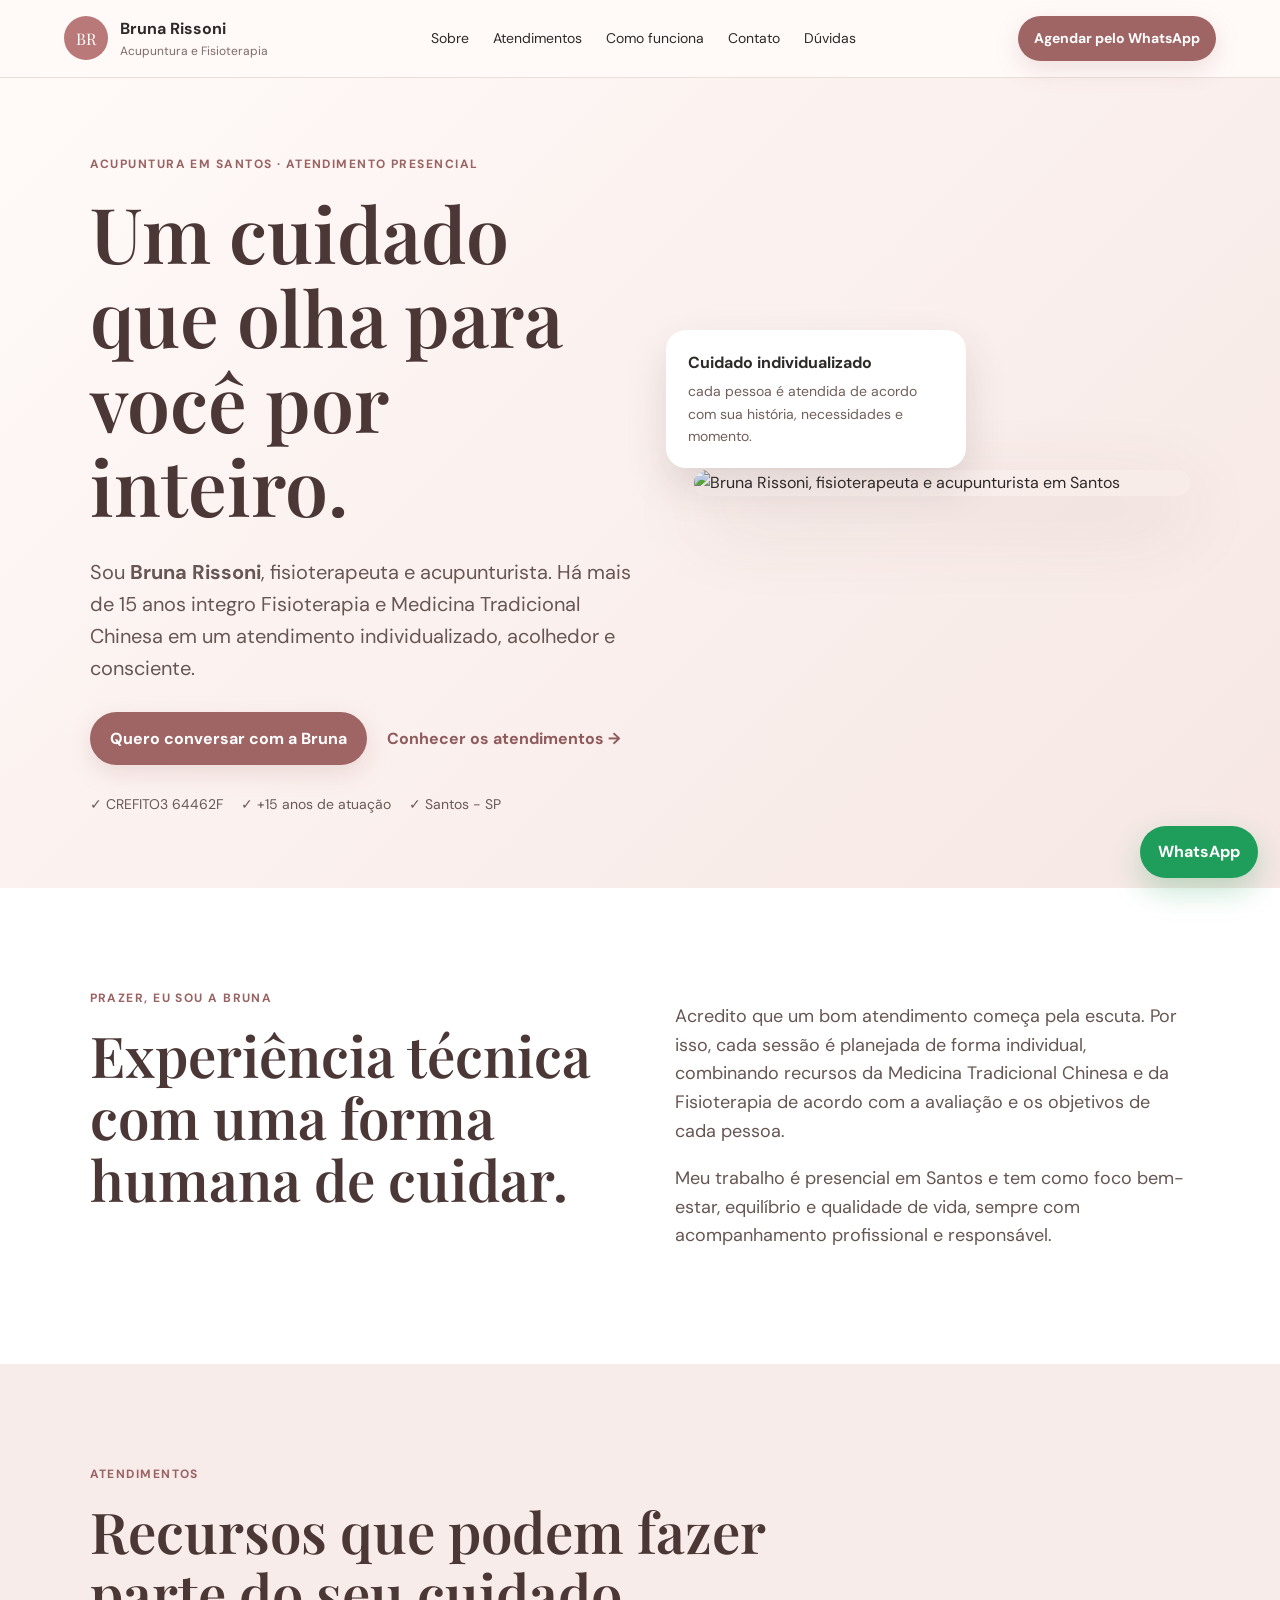
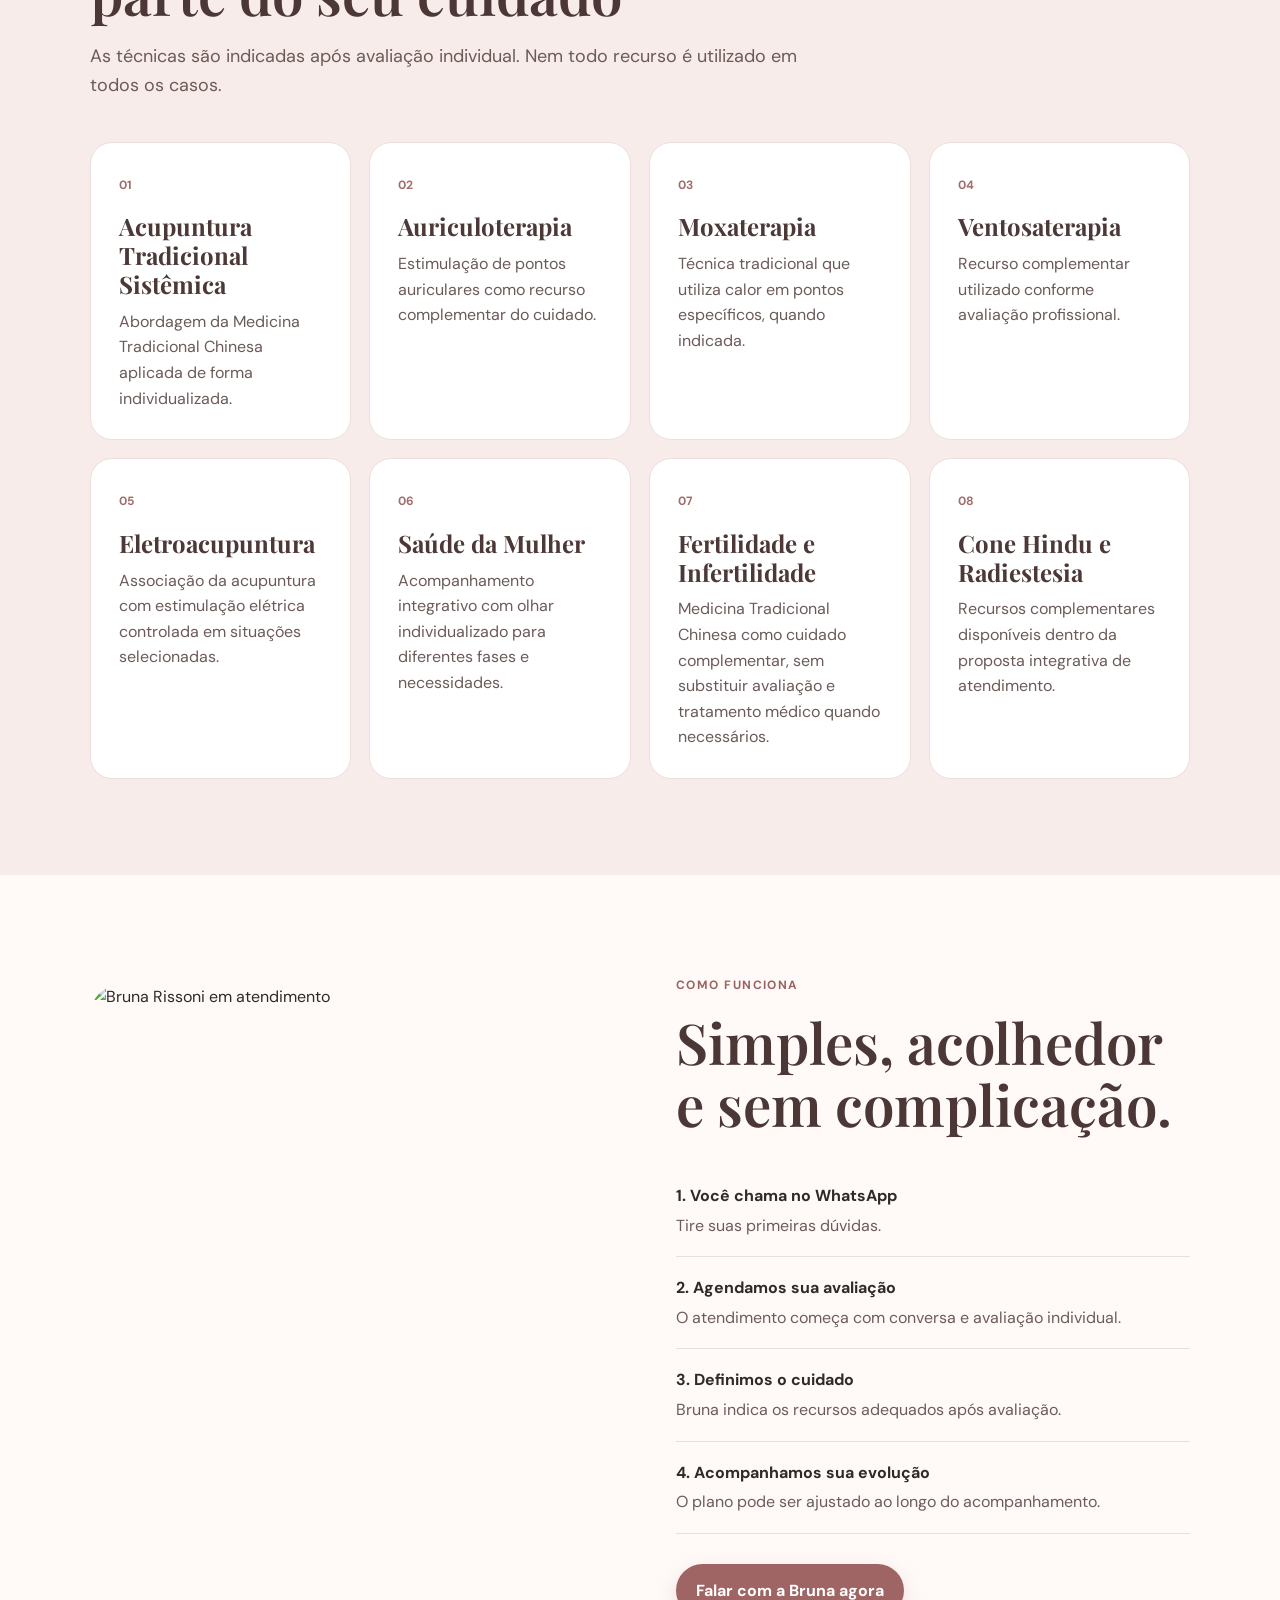
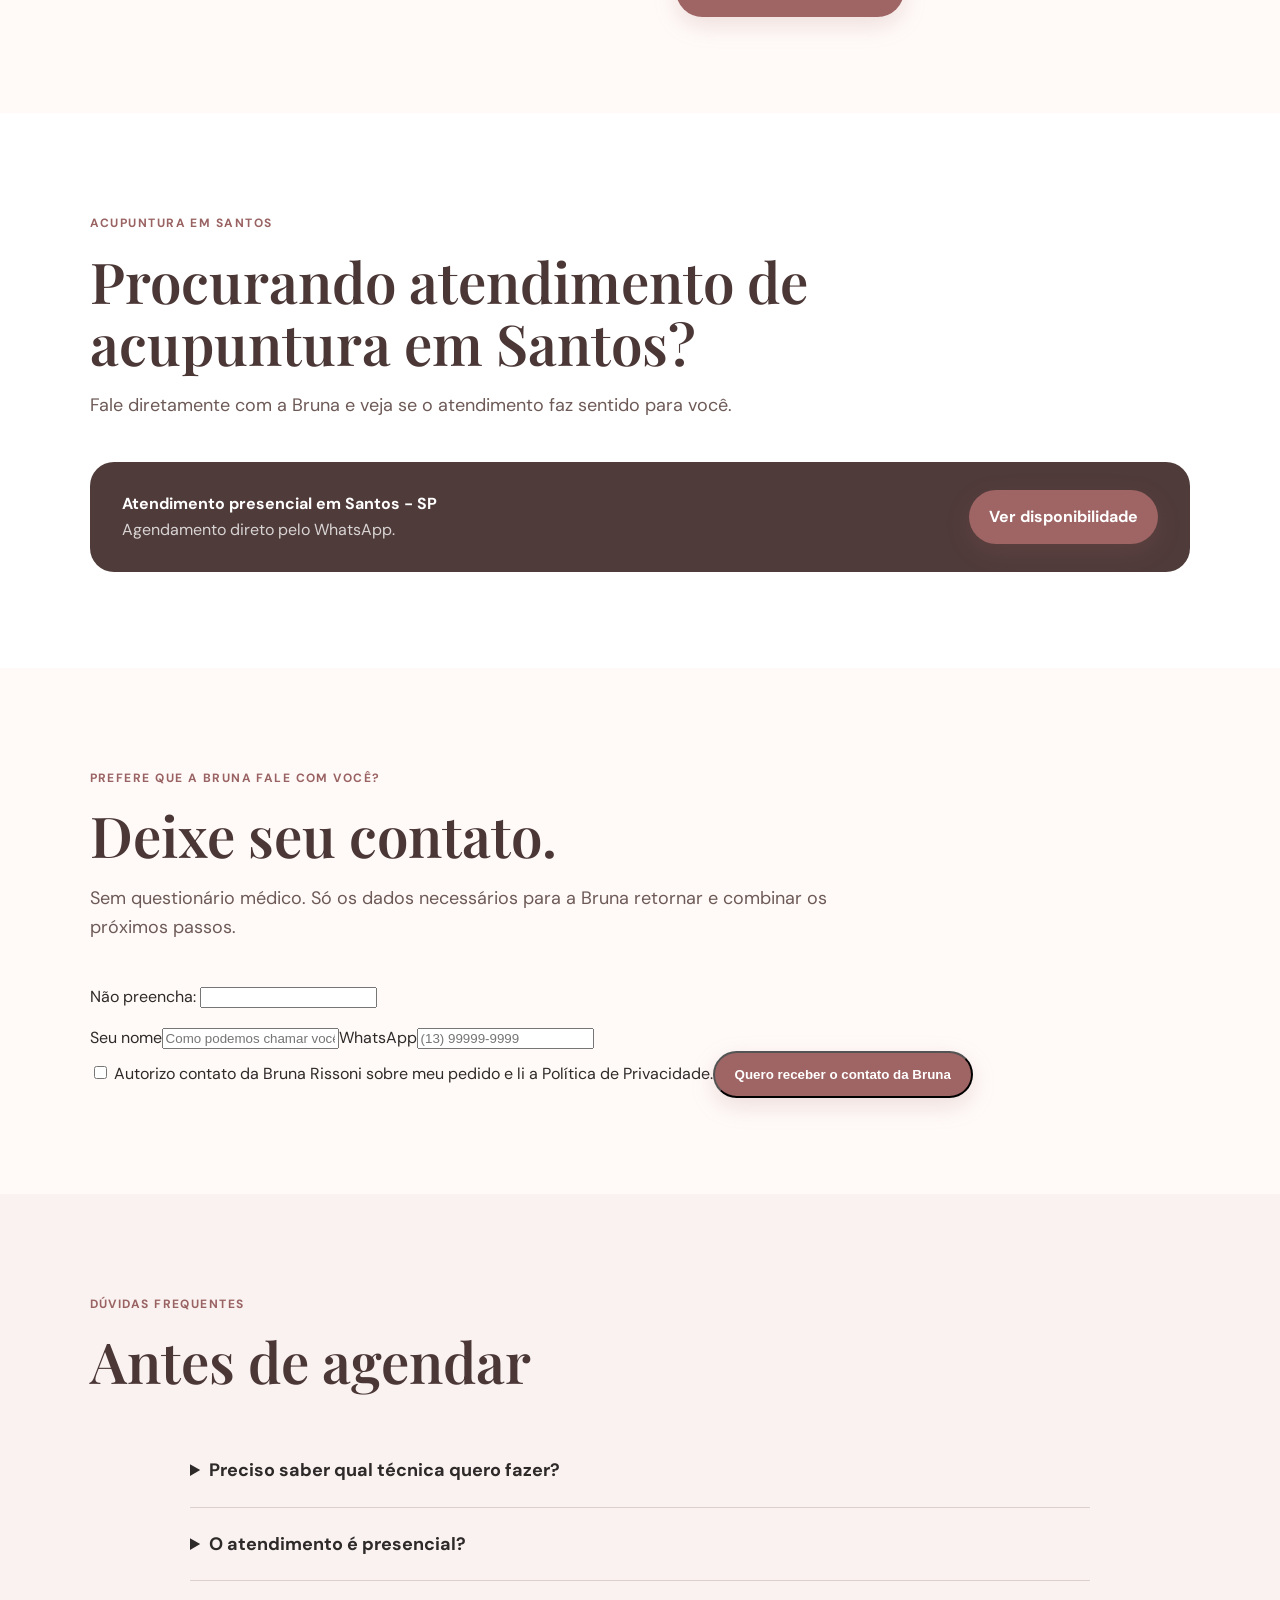
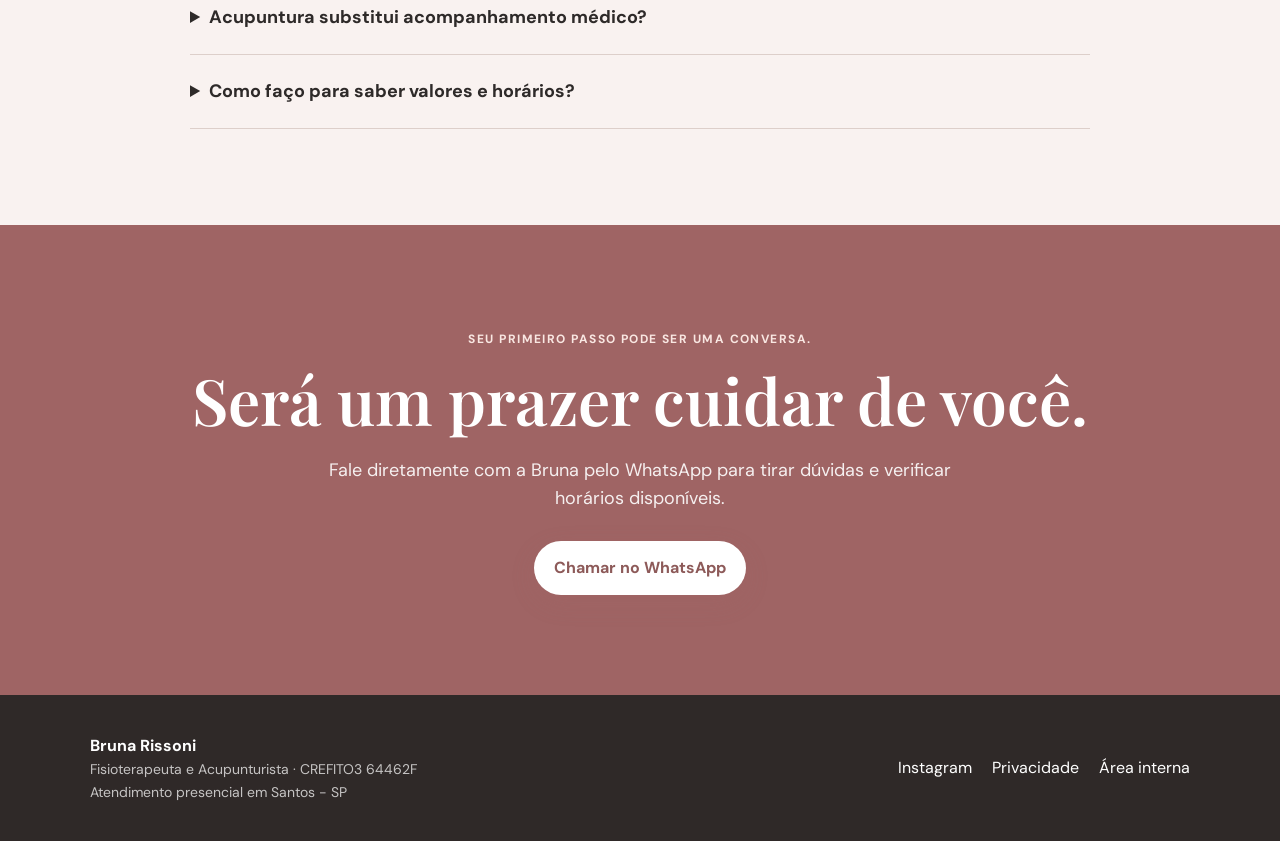
==== index.html @ a28b915b "Add conversion form and campaign attribution capture" ====
<!doctype html>
<html lang="pt-BR"><head><meta charset="utf-8"><meta name="viewport" content="width=device-width,initial-scale=1"><title>Bruna Rissoni | Acupuntura em Santos</title><meta name="description" content="Acupuntura em Santos com Bruna Rissoni, fisioterapeuta e acupunturista CREFITO3 64462F. Atendimento humanizado e integrativo há mais de 15 anos."><meta name="theme-color" content="#f7ece9"><meta property="og:title" content="Bruna Rissoni | Acupuntura em Santos"><meta property="og:description" content="Cuidado integrativo, individualizado e acolhedor em Santos-SP."><meta property="og:type" content="website"><link rel="preconnect" href="https://fonts.googleapis.com"><link rel="preconnect" href="https://fonts.gstatic.com" crossorigin><link href="https://fonts.googleapis.com/css2?family=DM+Sans:wght@400;500;600;700&family=Playfair+Display:wght@500;600&display=swap" rel="stylesheet"><link rel="stylesheet" href="/styles.css"></head><body>
<header class="topbar"><a class="brand" href="#inicio"><span class="brand-mark">BR</span><span><strong>Bruna Rissoni</strong><small>Acupuntura e Fisioterapia</small></span></a><nav><a href="#sobre">Sobre</a><a href="#atendimentos">Atendimentos</a><a href="#como-funciona">Como funciona</a><a href="#contato">Contato</a><a href="#faq">Dúvidas</a></nav><a class="btn btn-small" data-wa="header" href="https://wa.me/5513991493674?text=Oi%20Bruna!%20Vi%20seu%20site%20e%20gostaria%20de%20saber%20mais%20sobre%20o%20atendimento." target="_blank" rel="noopener">Agendar pelo WhatsApp</a></header>
<main><section class="hero" id="inicio"><div class="hero-copy"><span class="eyebrow">Acupuntura em Santos · atendimento presencial</span><h1>Um cuidado que olha para você por inteiro.</h1><p class="lead">Sou <strong>Bruna Rissoni</strong>, fisioterapeuta e acupunturista. Há mais de 15 anos integro Fisioterapia e Medicina Tradicional Chinesa em um atendimento individualizado, acolhedor e consciente.</p><div class="hero-actions"><a class="btn" data-wa="hero" href="https://wa.me/5513991493674?text=Oi%20Bruna!%20Vi%20seu%20site%20e%20quero%20agendar%20uma%20avalia%C3%A7%C3%A3o." target="_blank" rel="noopener">Quero conversar com a Bruna</a><a class="text-link" href="#atendimentos">Conhecer os atendimentos →</a></div><div class="trust-row"><span>✓ CREFITO3 64462F</span><span>✓ +15 anos de atuação</span><span>✓ Santos - SP</span></div></div><div class="hero-media"><img src="/assets/bruna-profile.jpg" alt="Bruna Rissoni, fisioterapeuta e acupunturista em Santos"><div class="media-card"><strong>Cuidado individualizado</strong><span>cada pessoa é atendida de acordo com sua história, necessidades e momento.</span></div></div></section>
<section class="section intro" id="sobre"><div><span class="eyebrow">Prazer, eu sou a Bruna</span><h2>Experiência técnica com uma forma humana de cuidar.</h2></div><div class="intro-copy"><p>Acredito que um bom atendimento começa pela escuta. Por isso, cada sessão é planejada de forma individual, combinando recursos da Medicina Tradicional Chinesa e da Fisioterapia de acordo com a avaliação e os objetivos de cada pessoa.</p><p>Meu trabalho é presencial em Santos e tem como foco bem-estar, equilíbrio e qualidade de vida, sempre com acompanhamento profissional e responsável.</p></div></section>
<section class="section services" id="atendimentos"><div class="section-head"><span class="eyebrow">Atendimentos</span><h2>Recursos que podem fazer parte do seu cuidado</h2><p>As técnicas são indicadas após avaliação individual. Nem todo recurso é utilizado em todos os casos.</p></div><div class="grid cards"><article><span>01</span><h3>Acupuntura Tradicional Sistêmica</h3><p>Abordagem da Medicina Tradicional Chinesa aplicada de forma individualizada.</p></article><article><span>02</span><h3>Auriculoterapia</h3><p>Estimulação de pontos auriculares como recurso complementar do cuidado.</p></article><article><span>03</span><h3>Moxaterapia</h3><p>Técnica tradicional que utiliza calor em pontos específicos, quando indicada.</p></article><article><span>04</span><h3>Ventosaterapia</h3><p>Recurso complementar utilizado conforme avaliação profissional.</p></article><article><span>05</span><h3>Eletroacupuntura</h3><p>Associação da acupuntura com estimulação elétrica controlada em situações selecionadas.</p></article><article><span>06</span><h3>Saúde da Mulher</h3><p>Acompanhamento integrativo com olhar individualizado para diferentes fases e necessidades.</p></article><article><span>07</span><h3>Fertilidade e Infertilidade</h3><p>Medicina Tradicional Chinesa como cuidado complementar, sem substituir avaliação e tratamento médico quando necessários.</p></article><article><span>08</span><h3>Cone Hindu e Radiestesia</h3><p>Recursos complementares disponíveis dentro da proposta integrativa de atendimento.</p></article></div></section>
<section class="section split" id="como-funciona"><div class="photo-panel"><img src="/assets/bruna-care.jpg" alt="Bruna Rissoni em atendimento"></div><div class="steps"><span class="eyebrow">Como funciona</span><h2>Simples, acolhedor e sem complicação.</h2><ol><li><strong>1. Você chama no WhatsApp</strong><span>Tire suas primeiras dúvidas.</span></li><li><strong>2. Agendamos sua avaliação</strong><span>O atendimento começa com conversa e avaliação individual.</span></li><li><strong>3. Definimos o cuidado</strong><span>Bruna indica os recursos adequados após avaliação.</span></li><li><strong>4. Acompanhamos sua evolução</strong><span>O plano pode ser ajustado ao longo do acompanhamento.</span></li></ol><a class="btn" data-wa="how" href="https://wa.me/5513991493674?text=Oi%20Bruna!%20Gostaria%20de%20entender%20como%20funciona%20a%20avalia%C3%A7%C3%A3o." target="_blank" rel="noopener">Falar com a Bruna agora</a></div></section>
<section class="section ad-intent"><div class="section-head"><span class="eyebrow">Acupuntura em Santos</span><h2>Procurando atendimento de acupuntura em Santos?</h2><p>Fale diretamente com a Bruna e veja se o atendimento faz sentido para você.</p></div><div class="intent-box"><div><strong>Atendimento presencial em Santos - SP</strong><span>Agendamento direto pelo WhatsApp.</span></div><a class="btn" data-wa="intent" href="https://wa.me/5513991493674?text=Oi%20Bruna!%20Encontrei%20voc%C3%AA%20pesquisando%20por%20acupuntura%20em%20Santos." target="_blank" rel="noopener">Ver disponibilidade</a></div></section>
<section class="section lead-capture" id="contato"><div class="section-head"><span class="eyebrow">Prefere que a Bruna fale com você?</span><h2>Deixe seu contato.</h2><p>Sem questionário médico. Só os dados necessários para a Bruna retornar e combinar os próximos passos.</p></div><form name="lead-bruna" method="POST" data-netlify="true" netlify-honeypot="bot-field" id="leadForm" class="lead-form"><input type="hidden" name="form-name" value="lead-bruna"><p class="hidden"><label>Não preencha: <input name="bot-field"></label></p><div class="form-grid"><label>Seu nome<input name="nome" autocomplete="name" required placeholder="Como podemos chamar você?"></label><label>WhatsApp<input name="whatsapp" autocomplete="tel" inputmode="tel" required placeholder="(13) 99999-9999"></label></div><label class="consent"><input type="checkbox" name="consentimento_contato" value="sim" required> Autorizo contato da Bruna Rissoni sobre meu pedido e li a <a href="/privacidade.html" target="_blank">Política de Privacidade</a>.</label><input type="hidden" name="utm_source"><input type="hidden" name="utm_medium"><input type="hidden" name="utm_campaign"><input type="hidden" name="utm_term"><input type="hidden" name="utm_content"><input type="hidden" name="gclid"><button class="btn" type="submit">Quero receber o contato da Bruna</button><div id="formStatus" class="form-status" role="status" aria-live="polite"></div></form></section>
<section class="section faq" id="faq"><div class="section-head"><span class="eyebrow">Dúvidas frequentes</span><h2>Antes de agendar</h2></div><details><summary>Preciso saber qual técnica quero fazer?</summary><p>Não. A indicação dos recursos é feita depois da avaliação.</p></details><details><summary>O atendimento é presencial?</summary><p>Sim. Os atendimentos informados nesta página são presenciais em Santos - SP.</p></details><details><summary>Acupuntura substitui acompanhamento médico?</summary><p>Não. O atendimento integrativo não substitui avaliação, diagnóstico ou tratamento médico quando indicados.</p></details><details><summary>Como faço para saber valores e horários?</summary><p>Entre em contato pelo WhatsApp. A Bruna orienta sobre disponibilidade, formato e valores atuais.</p></details></section>
<section class="cta-final"><span class="eyebrow">Seu primeiro passo pode ser uma conversa.</span><h2>Será um prazer cuidar de você.</h2><p>Fale diretamente com a Bruna pelo WhatsApp para tirar dúvidas e verificar horários disponíveis.</p><a class="btn light" data-wa="final" href="https://wa.me/5513991493674?text=Oi%20Bruna!%20Quero%20conversar%20sobre%20um%20atendimento." target="_blank" rel="noopener">Chamar no WhatsApp</a></section></main>
<footer><div><strong>Bruna Rissoni</strong><span>Fisioterapeuta e Acupunturista · CREFITO3 64462F</span><span>Atendimento presencial em Santos - SP</span></div><div class="footer-links"><a href="https://www.instagram.com/brunarissoni.acupuntura/" target="_blank" rel="noopener">Instagram</a><a href="/privacidade.html">Privacidade</a><a href="/office.html">Área interna</a></div></footer><a class="floating-wa" data-wa="floating" href="https://wa.me/5513991493674?text=Oi%20Bruna!%20Vi%20seu%20site%20e%20gostaria%20de%20saber%20mais." target="_blank" rel="noopener">WhatsApp</a><script src="/app.js"></script></body></html>
---- styles.css ----
*{box-sizing:border-box}html{scroll-behavior:smooth}body{margin:0;font-family:'DM Sans',sans-serif;background:#fffaf8;color:#2e2a29;line-height:1.6}a{text-decoration:none;color:inherit}img{max-width:100%;display:block}.topbar{position:sticky;top:0;z-index:20;display:flex;align-items:center;justify-content:space-between;gap:24px;padding:16px 5vw;background:rgba(255,250,248,.95);backdrop-filter:blur(14px);border-bottom:1px solid #eadeda}.brand{display:flex;align-items:center;gap:12px}.brand-mark{width:44px;height:44px;border-radius:50%;display:grid;place-items:center;background:#b97978;color:#fff;font-family:'Playfair Display',serif}.brand span:last-child{display:flex;flex-direction:column}.brand small{font-size:12px;color:#7d6b68}.topbar nav{display:flex;gap:24px;font-size:14px}.btn{display:inline-flex;align-items:center;justify-content:center;padding:14px 20px;border-radius:999px;background:#9f6464;color:#fff;font-weight:700;box-shadow:0 8px 24px rgba(159,100,100,.18)}.btn-small{padding:11px 16px;font-size:14px}.hero{min-height:78vh;display:grid;grid-template-columns:1.05fr .95fr;align-items:center;gap:56px;padding:72px 7vw;background:linear-gradient(135deg,#fffaf8 0%,#f6e7e4 100%)}.eyebrow{display:inline-block;text-transform:uppercase;letter-spacing:.12em;font-size:12px;font-weight:700;color:#9a6363;margin-bottom:16px}.hero h1,.section h2,.cta-final h2{font-family:'Playfair Display',serif;font-weight:600;line-height:1.1;margin:0;color:#4a3736}.hero h1{font-size:clamp(46px,6vw,78px);max-width:760px}.lead{font-size:20px;max-width:700px;color:#675653;margin:28px 0}.hero-actions{display:flex;gap:20px;align-items:center;flex-wrap:wrap}.text-link{font-weight:700;color:#8f5a5b}.trust-row{display:flex;gap:18px;flex-wrap:wrap;margin-top:28px;color:#6a5956;font-size:14px}.hero-media{position:relative}.hero-media img{width:100%;max-height:640px;object-fit:cover;border-radius:32px;box-shadow:0 24px 80px rgba(91,62,59,.16)}.media-card{position:absolute;left:-28px;bottom:28px;background:#fff;padding:20px 22px;border-radius:20px;box-shadow:0 18px 40px rgba(76,53,51,.15);max-width:300px}.media-card strong,.media-card span{display:block}.media-card span{font-size:14px;color:#715f5c;margin-top:5px}.section{padding:96px 7vw}.intro{display:grid;grid-template-columns:1fr 1fr;gap:70px;background:#fff}.section h2{font-size:clamp(36px,4.4vw,58px)}.intro-copy{font-size:18px;color:#665652}.services{background:#f7ece9}.section-head{max-width:760px;margin-bottom:42px}.section-head p{color:#6d5a57;font-size:18px}.grid.cards{display:grid;grid-template-columns:repeat(4,1fr);gap:18px}.cards article{background:#fff;padding:28px;border-radius:22px;min-height:210px;border:1px solid #eadfdb}.cards article>span{font-size:12px;font-weight:700;color:#a06d6c}.cards h3{font-family:'Playfair Display',serif;font-size:24px;line-height:1.2;margin:16px 0 10px;color:#4b3837}.cards p{color:#6b5b58;margin:0}.split{display:grid;grid-template-columns:1fr 1fr;gap:72px;align-items:center}.photo-panel img{border-radius:32px;min-height:620px;width:100%;object-fit:cover}.steps ol{padding:0;margin:30px 0;list-style:none}.steps li{padding:18px 0;border-bottom:1px solid #eadeda}.steps li strong,.steps li span{display:block}.steps li span{color:#6c5c59;margin-top:4px}.ad-intent{background:#fff}.intent-box{padding:28px 32px;border-radius:24px;background:#4f3b3a;color:#fff;display:flex;align-items:center;justify-content:space-between;gap:24px}.intent-box strong,.intent-box span{display:block}.intent-box span{opacity:.78}.faq{background:#f9f2f0}.faq details{max-width:900px;margin:0 auto;border-bottom:1px solid #ddcfca;padding:22px 0}.faq summary{cursor:pointer;font-weight:700;font-size:18px}.faq details p{color:#6b5956}.cta-final{text-align:center;padding:100px 7vw;background:#9f6464;color:#fff}.cta-final h2{color:#fff;font-size:clamp(40px,5vw,64px)}.cta-final p{max-width:650px;margin:20px auto 28px;font-size:18px;opacity:.9}.light{background:#fff;color:#8d5a59}.cta-final .eyebrow{color:#f9e7e2}footer{display:flex;justify-content:space-between;gap:30px;padding:38px 7vw;background:#2f2928;color:#fff}footer>div:first-child{display:flex;flex-direction:column}footer span{opacity:.72;font-size:14px}.footer-links{display:flex;gap:20px;align-items:center}.floating-wa{position:fixed;right:22px;bottom:22px;z-index:30;background:#1f9d5a;color:white;padding:13px 18px;border-radius:999px;font-weight:700;box-shadow:0 12px 30px rgba(31,157,90,.28)}@media(max-width:980px){.topbar nav{display:none}.hero,.intro,.split{grid-template-columns:1fr}.hero{padding-top:50px}.grid.cards{grid-template-columns:repeat(2,1fr)}.hero-media{max-width:680px}.media-card{left:18px}.photo-panel img{min-height:450px}}@media(max-width:640px){.topbar{padding:12px 18px}.topbar .btn-small{display:none}.brand strong{font-size:14px}.hero,.section{padding:64px 20px}.hero{gap:32px}.hero h1{font-size:46px}.lead{font-size:18px}.hero-actions .btn{width:100%}.trust-row{gap:10px}.media-card{position:relative;left:auto;bottom:auto;margin-top:-18px}.grid.cards{grid-template-columns:1fr}.intent-box{align-items:flex-start;flex-direction:column}.intent-box .btn{width:100%}.photo-panel img{min-height:360px}.cta-final{padding:76px 20px}footer{flex-direction:column;padding:34px 20px}.footer-links{flex-wrap:wrap}.floating-wa{right:14px;bottom:14px}}
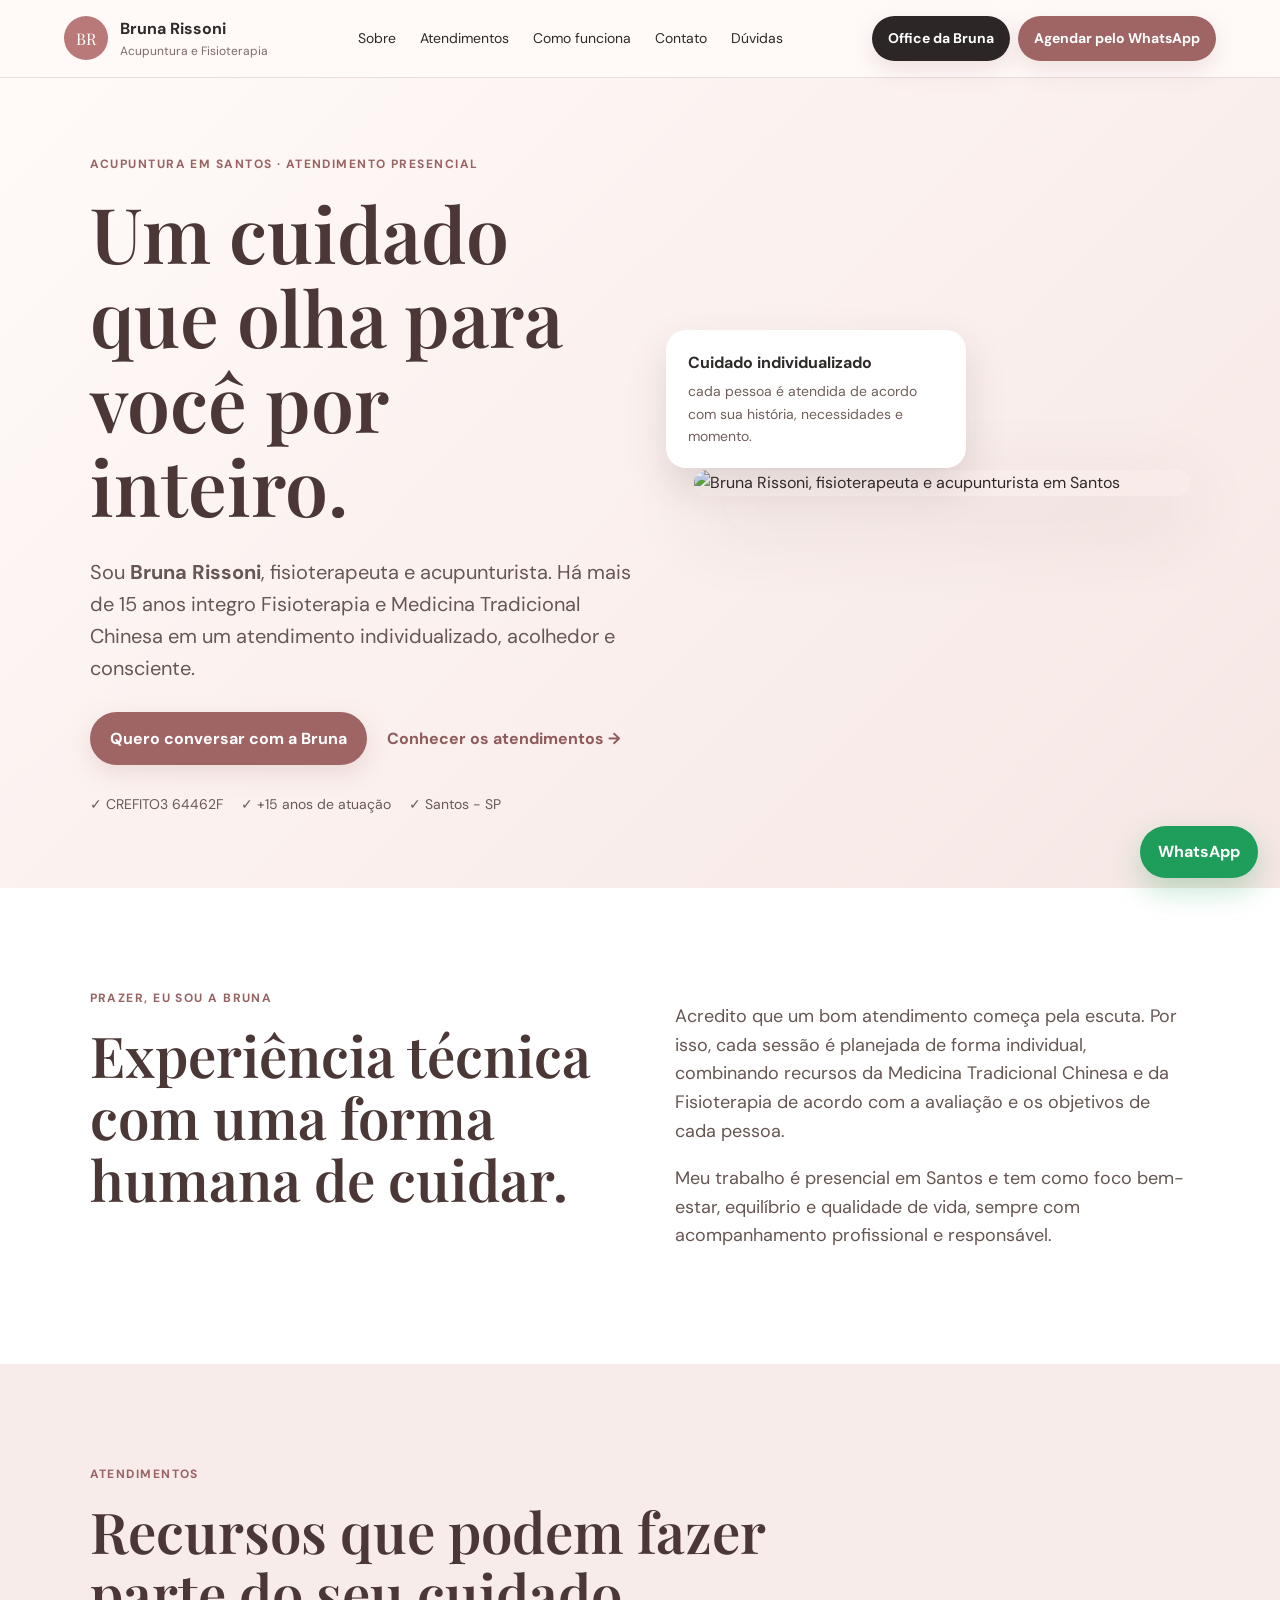
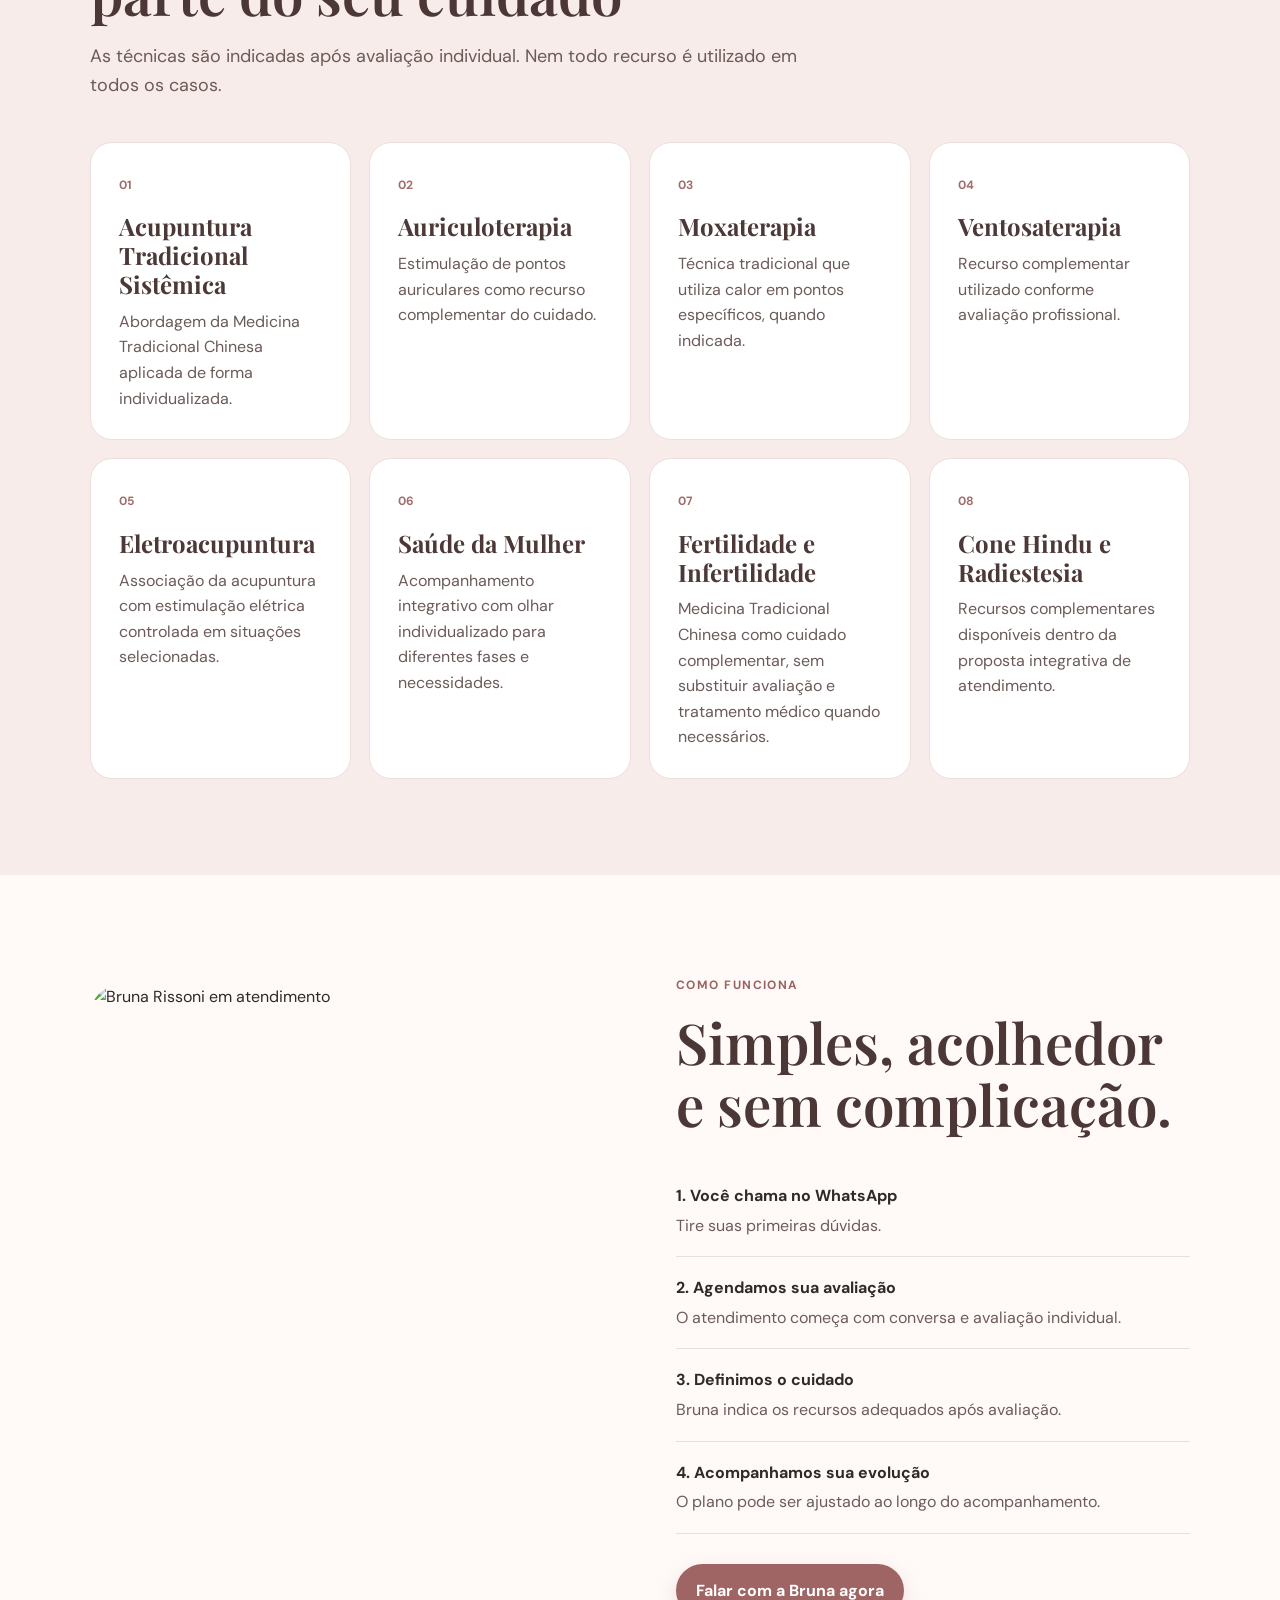
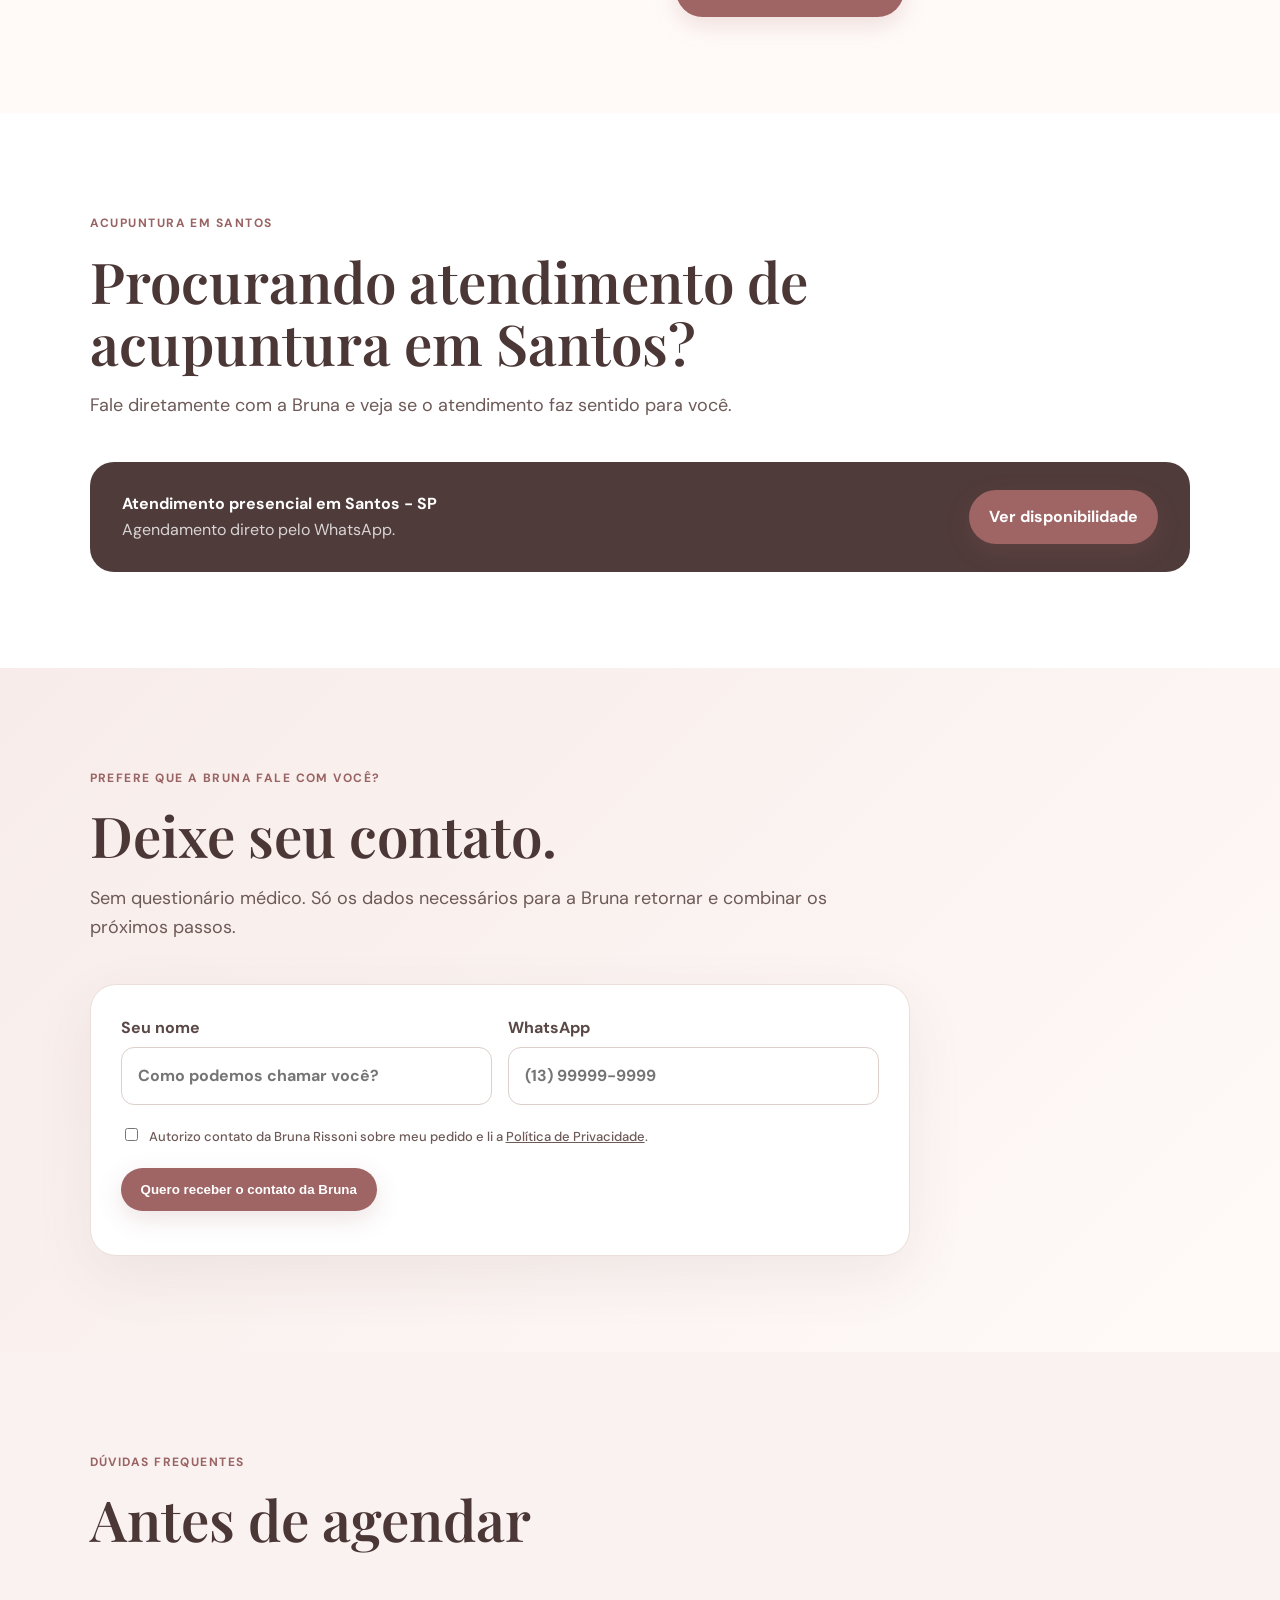
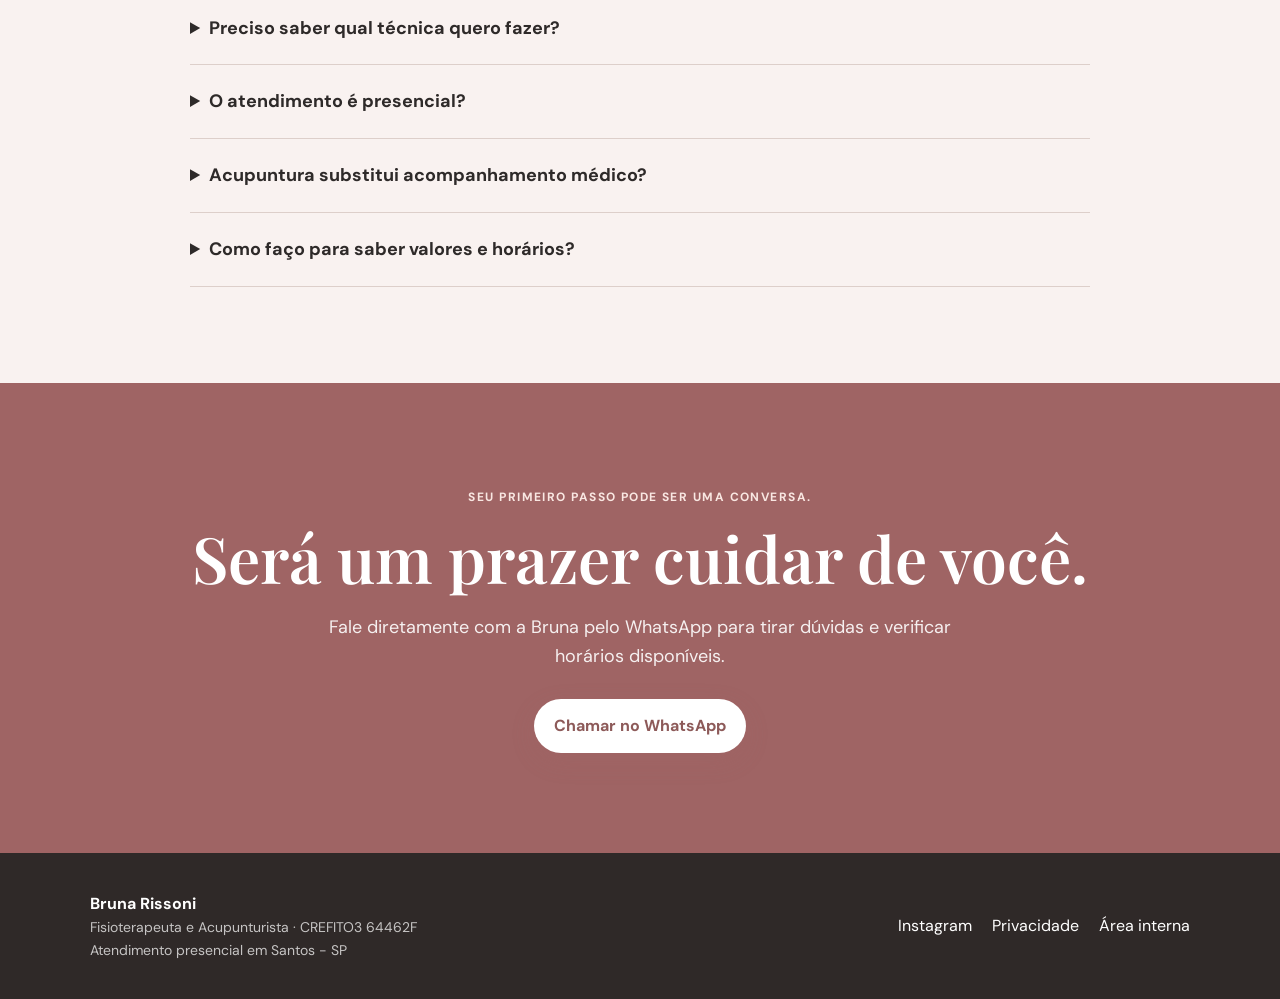
==== commit ff68a4d0: "Expose Bruna Office access from public site" ====
--- a/index.html
+++ b/index.html
@@ -1,6 +1,6 @@
 <!doctype html>
 <html lang="pt-BR"><head><meta charset="utf-8"><meta name="viewport" content="width=device-width,initial-scale=1"><title>Bruna Rissoni | Acupuntura em Santos</title><meta name="description" content="Acupuntura em Santos com Bruna Rissoni, fisioterapeuta e acupunturista CREFITO3 64462F. Atendimento humanizado e integrativo há mais de 15 anos."><meta name="theme-color" content="#f7ece9"><meta property="og:title" content="Bruna Rissoni | Acupuntura em Santos"><meta property="og:description" content="Cuidado integrativo, individualizado e acolhedor em Santos-SP."><meta property="og:type" content="website"><link rel="preconnect" href="https://fonts.googleapis.com"><link rel="preconnect" href="https://fonts.gstatic.com" crossorigin><link href="https://fonts.googleapis.com/css2?family=DM+Sans:wght@400;500;600;700&family=Playfair+Display:wght@500;600&display=swap" rel="stylesheet"><link rel="stylesheet" href="/styles.css"></head><body>
-<header class="topbar"><a class="brand" href="#inicio"><span class="brand-mark">BR</span><span><strong>Bruna Rissoni</strong><small>Acupuntura e Fisioterapia</small></span></a><nav><a href="#sobre">Sobre</a><a href="#atendimentos">Atendimentos</a><a href="#como-funciona">Como funciona</a><a href="#contato">Contato</a><a href="#faq">Dúvidas</a></nav><a class="btn btn-small" data-wa="header" href="https://wa.me/5513991493674?text=Oi%20Bruna!%20Vi%20seu%20site%20e%20gostaria%20de%20saber%20mais%20sobre%20o%20atendimento." target="_blank" rel="noopener">Agendar pelo WhatsApp</a></header>
+<header class="topbar"><a class="brand" href="#inicio"><span class="brand-mark">BR</span><span><strong>Bruna Rissoni</strong><small>Acupuntura e Fisioterapia</small></span></a><nav><a href="#sobre">Sobre</a><a href="#atendimentos">Atendimentos</a><a href="#como-funciona">Como funciona</a><a href="#contato">Contato</a><a href="#faq">Dúvidas</a></nav><div style="display:flex;gap:8px;align-items:center"><a class="btn btn-small" href="/office" style="background:#2d2626">Office da Bruna</a><a class="btn btn-small" data-wa="header" href="https://wa.me/5513991493674?text=Oi%20Bruna!%20Vi%20seu%20site%20e%20gostaria%20de%20saber%20mais%20sobre%20o%20atendimento." target="_blank" rel="noopener">Agendar pelo WhatsApp</a></div></header>
 <main><section class="hero" id="inicio"><div class="hero-copy"><span class="eyebrow">Acupuntura em Santos · atendimento presencial</span><h1>Um cuidado que olha para você por inteiro.</h1><p class="lead">Sou <strong>Bruna Rissoni</strong>, fisioterapeuta e acupunturista. Há mais de 15 anos integro Fisioterapia e Medicina Tradicional Chinesa em um atendimento individualizado, acolhedor e consciente.</p><div class="hero-actions"><a class="btn" data-wa="hero" href="https://wa.me/5513991493674?text=Oi%20Bruna!%20Vi%20seu%20site%20e%20quero%20agendar%20uma%20avalia%C3%A7%C3%A3o." target="_blank" rel="noopener">Quero conversar com a Bruna</a><a class="text-link" href="#atendimentos">Conhecer os atendimentos →</a></div><div class="trust-row"><span>✓ CREFITO3 64462F</span><span>✓ +15 anos de atuação</span><span>✓ Santos - SP</span></div></div><div class="hero-media"><img src="/assets/bruna-profile.jpg" alt="Bruna Rissoni, fisioterapeuta e acupunturista em Santos"><div class="media-card"><strong>Cuidado individualizado</strong><span>cada pessoa é atendida de acordo com sua história, necessidades e momento.</span></div></div></section>
 <section class="section intro" id="sobre"><div><span class="eyebrow">Prazer, eu sou a Bruna</span><h2>Experiência técnica com uma forma humana de cuidar.</h2></div><div class="intro-copy"><p>Acredito que um bom atendimento começa pela escuta. Por isso, cada sessão é planejada de forma individual, combinando recursos da Medicina Tradicional Chinesa e da Fisioterapia de acordo com a avaliação e os objetivos de cada pessoa.</p><p>Meu trabalho é presencial em Santos e tem como foco bem-estar, equilíbrio e qualidade de vida, sempre com acompanhamento profissional e responsável.</p></div></section>
 <section class="section services" id="atendimentos"><div class="section-head"><span class="eyebrow">Atendimentos</span><h2>Recursos que podem fazer parte do seu cuidado</h2><p>As técnicas são indicadas após avaliação individual. Nem todo recurso é utilizado em todos os casos.</p></div><div class="grid cards"><article><span>01</span><h3>Acupuntura Tradicional Sistêmica</h3><p>Abordagem da Medicina Tradicional Chinesa aplicada de forma individualizada.</p></article><article><span>02</span><h3>Auriculoterapia</h3><p>Estimulação de pontos auriculares como recurso complementar do cuidado.</p></article><article><span>03</span><h3>Moxaterapia</h3><p>Técnica tradicional que utiliza calor em pontos específicos, quando indicada.</p></article><article><span>04</span><h3>Ventosaterapia</h3><p>Recurso complementar utilizado conforme avaliação profissional.</p></article><article><span>05</span><h3>Eletroacupuntura</h3><p>Associação da acupuntura com estimulação elétrica controlada em situações selecionadas.</p></article><article><span>06</span><h3>Saúde da Mulher</h3><p>Acompanhamento integrativo com olhar individualizado para diferentes fases e necessidades.</p></article><article><span>07</span><h3>Fertilidade e Infertilidade</h3><p>Medicina Tradicional Chinesa como cuidado complementar, sem substituir avaliação e tratamento médico quando necessários.</p></article><article><span>08</span><h3>Cone Hindu e Radiestesia</h3><p>Recursos complementares disponíveis dentro da proposta integrativa de atendimento.</p></article></div></section>
--- a/styles.css
+++ b/styles.css
@@ -1 +1 @@
-*{box-sizing:border-box}html{scroll-behavior:smooth}body{margin:0;font-family:'DM Sans',sans-serif;background:#fffaf8;color:#2e2a29;line-height:1.6}a{text-decoration:none;color:inherit}img{max-width:100%;display:block}.topbar{position:sticky;top:0;z-index:20;display:flex;align-items:center;justify-content:space-between;gap:24px;padding:16px 5vw;background:rgba(255,250,248,.95);backdrop-filter:blur(14px);border-bottom:1px solid #eadeda}.brand{display:flex;align-items:center;gap:12px}.brand-mark{width:44px;height:44px;border-radius:50%;display:grid;place-items:center;background:#b97978;color:#fff;font-family:'Playfair Display',serif}.brand span:last-child{display:flex;flex-direction:column}.brand small{font-size:12px;color:#7d6b68}.topbar nav{display:flex;gap:24px;font-size:14px}.btn{display:inline-flex;align-items:center;justify-content:center;padding:14px 20px;border-radius:999px;background:#9f6464;color:#fff;font-weight:700;box-shadow:0 8px 24px rgba(159,100,100,.18)}.btn-small{padding:11px 16px;font-size:14px}.hero{min-height:78vh;display:grid;grid-template-columns:1.05fr .95fr;align-items:center;gap:56px;padding:72px 7vw;background:linear-gradient(135deg,#fffaf8 0%,#f6e7e4 100%)}.eyebrow{display:inline-block;text-transform:uppercase;letter-spacing:.12em;font-size:12px;font-weight:700;color:#9a6363;margin-bottom:16px}.hero h1,.section h2,.cta-final h2{font-family:'Playfair Display',serif;font-weight:600;line-height:1.1;margin:0;color:#4a3736}.hero h1{font-size:clamp(46px,6vw,78px);max-width:760px}.lead{font-size:20px;max-width:700px;color:#675653;margin:28px 0}.hero-actions{display:flex;gap:20px;align-items:center;flex-wrap:wrap}.text-link{font-weight:700;color:#8f5a5b}.trust-row{display:flex;gap:18px;flex-wrap:wrap;margin-top:28px;color:#6a5956;font-size:14px}.hero-media{position:relative}.hero-media img{width:100%;max-height:640px;object-fit:cover;border-radius:32px;box-shadow:0 24px 80px rgba(91,62,59,.16)}.media-card{position:absolute;left:-28px;bottom:28px;background:#fff;padding:20px 22px;border-radius:20px;box-shadow:0 18px 40px rgba(76,53,51,.15);max-width:300px}.media-card strong,.media-card span{display:block}.media-card span{font-size:14px;color:#715f5c;margin-top:5px}.section{padding:96px 7vw}.intro{display:grid;grid-template-columns:1fr 1fr;gap:70px;background:#fff}.section h2{font-size:clamp(36px,4.4vw,58px)}.intro-copy{font-size:18px;color:#665652}.services{background:#f7ece9}.section-head{max-width:760px;margin-bottom:42px}.section-head p{color:#6d5a57;font-size:18px}.grid.cards{display:grid;grid-template-columns:repeat(4,1fr);gap:18px}.cards article{background:#fff;padding:28px;border-radius:22px;min-height:210px;border:1px solid #eadfdb}.cards article>span{font-size:12px;font-weight:700;color:#a06d6c}.cards h3{font-family:'Playfair Display',serif;font-size:24px;line-height:1.2;margin:16px 0 10px;color:#4b3837}.cards p{color:#6b5b58;margin:0}.split{display:grid;grid-template-columns:1fr 1fr;gap:72px;align-items:center}.photo-panel img{border-radius:32px;min-height:620px;width:100%;object-fit:cover}.steps ol{padding:0;margin:30px 0;list-style:none}.steps li{padding:18px 0;border-bottom:1px solid #eadeda}.steps li strong,.steps li span{display:block}.steps li span{color:#6c5c59;margin-top:4px}.ad-intent{background:#fff}.intent-box{padding:28px 32px;border-radius:24px;background:#4f3b3a;color:#fff;display:flex;align-items:center;justify-content:space-between;gap:24px}.intent-box strong,.intent-box span{display:block}.intent-box span{opacity:.78}.faq{background:#f9f2f0}.faq details{max-width:900px;margin:0 auto;border-bottom:1px solid #ddcfca;padding:22px 0}.faq summary{cursor:pointer;font-weight:700;font-size:18px}.faq details p{color:#6b5956}.cta-final{text-align:center;padding:100px 7vw;background:#9f6464;color:#fff}.cta-final h2{color:#fff;font-size:clamp(40px,5vw,64px)}.cta-final p{max-width:650px;margin:20px auto 28px;font-size:18px;opacity:.9}.light{background:#fff;color:#8d5a59}.cta-final .eyebrow{color:#f9e7e2}footer{display:flex;justify-content:space-between;gap:30px;padding:38px 7vw;background:#2f2928;color:#fff}footer>div:first-child{display:flex;flex-direction:column}footer span{opacity:.72;font-size:14px}.footer-links{display:flex;gap:20px;align-items:center}.floating-wa{position:fixed;right:22px;bottom:22px;z-index:30;background:#1f9d5a;color:white;padding:13px 18px;border-radius:999px;font-weight:700;box-shadow:0 12px 30px rgba(31,157,90,.28)}@media(max-width:980px){.topbar nav{display:none}.hero,.intro,.split{grid-template-columns:1fr}.hero{padding-top:50px}.grid.cards{grid-template-columns:repeat(2,1fr)}.hero-media{max-width:680px}.media-card{left:18px}.photo-panel img{min-height:450px}}@media(max-width:640px){.topbar{padding:12px 18px}.topbar .btn-small{display:none}.brand strong{font-size:14px}.hero,.section{padding:64px 20px}.hero{gap:32px}.hero h1{font-size:46px}.lead{font-size:18px}.hero-actions .btn{width:100%}.trust-row{gap:10px}.media-card{position:relative;left:auto;bottom:auto;margin-top:-18px}.grid.cards{grid-template-columns:1fr}.intent-box{align-items:flex-start;flex-direction:column}.intent-box .btn{width:100%}.photo-panel img{min-height:360px}.cta-final{padding:76px 20px}footer{flex-direction:column;padding:34px 20px}.footer-links{flex-wrap:wrap}.floating-wa{right:14px;bottom:14px}}+*{box-sizing:border-box}html{scroll-behavior:smooth}body{margin:0;font-family:'DM Sans',sans-serif;background:#fffaf8;color:#2e2a29;line-height:1.6}a{text-decoration:none;color:inherit}img{max-width:100%;display:block}.topbar{position:sticky;top:0;z-index:20;display:flex;align-items:center;justify-content:space-between;gap:24px;padding:16px 5vw;background:rgba(255,250,248,.95);backdrop-filter:blur(14px);border-bottom:1px solid #eadeda}.brand{display:flex;align-items:center;gap:12px}.brand-mark{width:44px;height:44px;border-radius:50%;display:grid;place-items:center;background:#b97978;color:#fff;font-family:'Playfair Display',serif}.brand span:last-child{display:flex;flex-direction:column}.brand small{font-size:12px;color:#7d6b68}.topbar nav{display:flex;gap:24px;font-size:14px}.btn{display:inline-flex;align-items:center;justify-content:center;padding:14px 20px;border:0;border-radius:999px;background:#9f6464;color:#fff;font-weight:700;box-shadow:0 8px 24px rgba(159,100,100,.18);cursor:pointer}.btn:disabled{opacity:.65;cursor:wait}.btn-small{padding:11px 16px;font-size:14px}.hero{min-height:78vh;display:grid;grid-template-columns:1.05fr .95fr;align-items:center;gap:56px;padding:72px 7vw;background:linear-gradient(135deg,#fffaf8 0%,#f6e7e4 100%)}.eyebrow{display:inline-block;text-transform:uppercase;letter-spacing:.12em;font-size:12px;font-weight:700;color:#9a6363;margin-bottom:16px}.hero h1,.section h2,.cta-final h2{font-family:'Playfair Display',serif;font-weight:600;line-height:1.1;margin:0;color:#4a3736}.hero h1{font-size:clamp(46px,6vw,78px);max-width:760px}.lead{font-size:20px;max-width:700px;color:#675653;margin:28px 0}.hero-actions{display:flex;gap:20px;align-items:center;flex-wrap:wrap}.text-link{font-weight:700;color:#8f5a5b}.trust-row{display:flex;gap:18px;flex-wrap:wrap;margin-top:28px;color:#6a5956;font-size:14px}.hero-media{position:relative}.hero-media img{width:100%;max-height:640px;object-fit:cover;border-radius:32px;box-shadow:0 24px 80px rgba(91,62,59,.16)}.media-card{position:absolute;left:-28px;bottom:28px;background:#fff;padding:20px 22px;border-radius:20px;box-shadow:0 18px 40px rgba(76,53,51,.15);max-width:300px}.media-card strong,.media-card span{display:block}.media-card span{font-size:14px;color:#715f5c;margin-top:5px}.section{padding:96px 7vw}.intro{display:grid;grid-template-columns:1fr 1fr;gap:70px;background:#fff}.section h2{font-size:clamp(36px,4.4vw,58px)}.intro-copy{font-size:18px;color:#665652}.services{background:#f7ece9}.section-head{max-width:760px;margin-bottom:42px}.section-head p{color:#6d5a57;font-size:18px}.grid.cards{display:grid;grid-template-columns:repeat(4,1fr);gap:18px}.cards article{background:#fff;padding:28px;border-radius:22px;min-height:210px;border:1px solid #eadfdb}.cards article>span{font-size:12px;font-weight:700;color:#a06d6c}.cards h3{font-family:'Playfair Display',serif;font-size:24px;line-height:1.2;margin:16px 0 10px;color:#4b3837}.cards p{color:#6b5b58;margin:0}.split{display:grid;grid-template-columns:1fr 1fr;gap:72px;align-items:center}.photo-panel img{border-radius:32px;min-height:620px;width:100%;object-fit:cover}.steps ol{padding:0;margin:30px 0;list-style:none}.steps li{padding:18px 0;border-bottom:1px solid #eadeda}.steps li strong,.steps li span{display:block}.steps li span{color:#6c5c59;margin-top:4px}.ad-intent{background:#fff}.intent-box{padding:28px 32px;border-radius:24px;background:#4f3b3a;color:#fff;display:flex;align-items:center;justify-content:space-between;gap:24px}.intent-box strong,.intent-box span{display:block}.intent-box span{opacity:.78}.lead-capture{background:linear-gradient(135deg,#f7ece9,#fffaf8)}.lead-form{max-width:820px;background:#fff;padding:30px;border:1px solid #eadfdb;border-radius:26px;box-shadow:0 20px 60px rgba(91,62,59,.08)}.form-grid{display:grid;grid-template-columns:1fr 1fr;gap:16px}.lead-form label{display:block;font-weight:700;color:#594846}.lead-form input:not([type=checkbox]){width:100%;margin-top:7px;padding:15px 16px;border:1px solid #ddcfca;border-radius:13px;font:inherit;background:#fff}.lead-form input:focus{outline:2px solid #d7aaa9;outline-offset:1px}.consent{font-size:13px;font-weight:500!important;margin:20px 0;color:#6d5a57!important}.consent input{margin-right:8px}.consent a{text-decoration:underline}.hidden{position:absolute;left:-9999px}.form-status{margin-top:14px;color:#6d5a57;font-weight:600}.faq{background:#f9f2f0}.faq details{max-width:900px;margin:0 auto;border-bottom:1px solid #ddcfca;padding:22px 0}.faq summary{cursor:pointer;font-weight:700;font-size:18px}.faq details p{color:#6b5956}.cta-final{text-align:center;padding:100px 7vw;background:#9f6464;color:#fff}.cta-final h2{color:#fff;font-size:clamp(40px,5vw,64px)}.cta-final p{max-width:650px;margin:20px auto 28px;font-size:18px;opacity:.9}.light{background:#fff;color:#8d5a59}.cta-final .eyebrow{color:#f9e7e2}footer{display:flex;justify-content:space-between;gap:30px;padding:38px 7vw;background:#2f2928;color:#fff}footer>div:first-child{display:flex;flex-direction:column}footer span{opacity:.72;font-size:14px}.footer-links{display:flex;gap:20px;align-items:center}.floating-wa{position:fixed;right:22px;bottom:22px;z-index:30;background:#1f9d5a;color:white;padding:13px 18px;border-radius:999px;font-weight:700;box-shadow:0 12px 30px rgba(31,157,90,.28)}@media(max-width:980px){.topbar nav{display:none}.hero,.intro,.split{grid-template-columns:1fr}.hero{padding-top:50px}.grid.cards{grid-template-columns:repeat(2,1fr)}.hero-media{max-width:680px}.media-card{left:18px}.photo-panel img{min-height:450px}}@media(max-width:640px){.topbar{padding:12px 18px}.topbar .btn-small{display:none}.brand strong{font-size:14px}.hero,.section{padding:64px 20px}.hero{gap:32px}.hero h1{font-size:46px}.lead{font-size:18px}.hero-actions .btn{width:100%}.trust-row{gap:10px}.media-card{position:relative;left:auto;bottom:auto;margin-top:-18px}.grid.cards,.form-grid{grid-template-columns:1fr}.intent-box{align-items:flex-start;flex-direction:column}.intent-box .btn,.lead-form .btn{width:100%}.photo-panel img{min-height:360px}.lead-form{padding:22px}.cta-final{padding:76px 20px}footer{flex-direction:column;padding:34px 20px}.footer-links{flex-wrap:wrap}.floating-wa{right:14px;bottom:14px}}
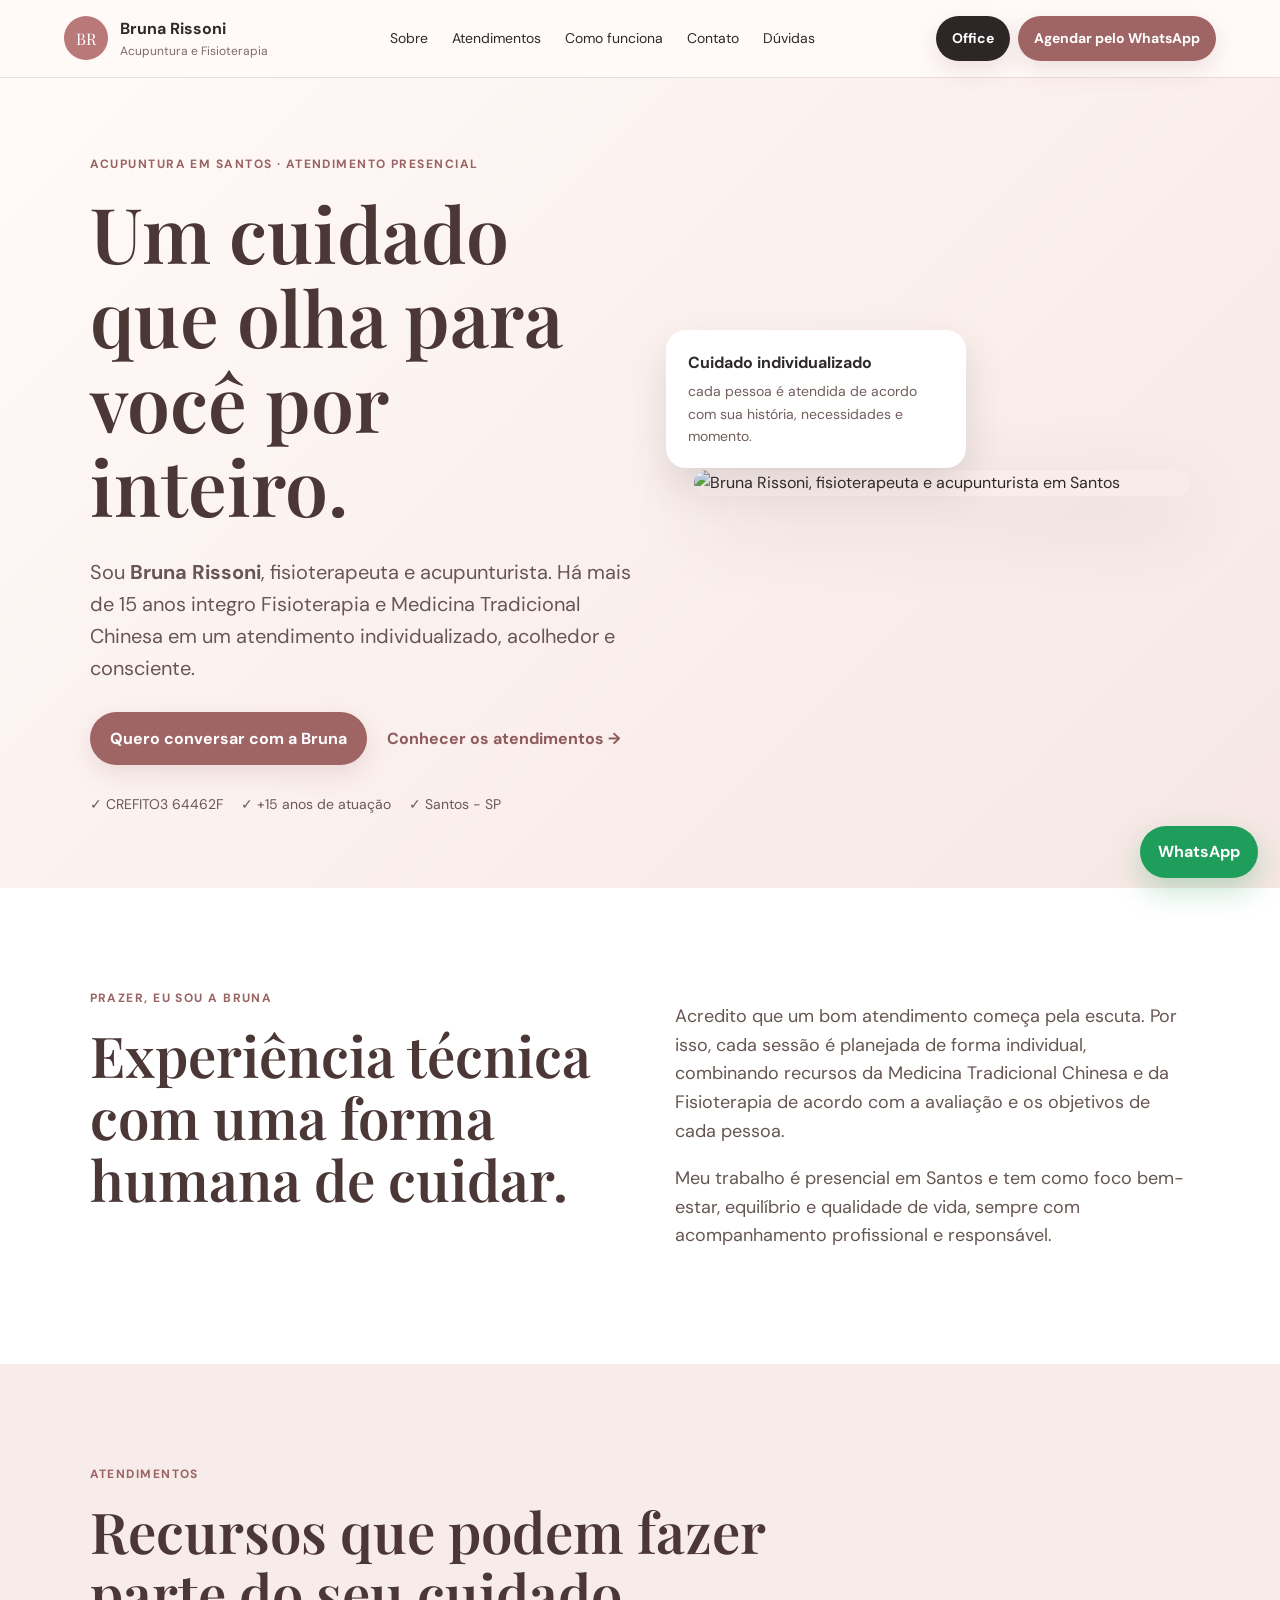
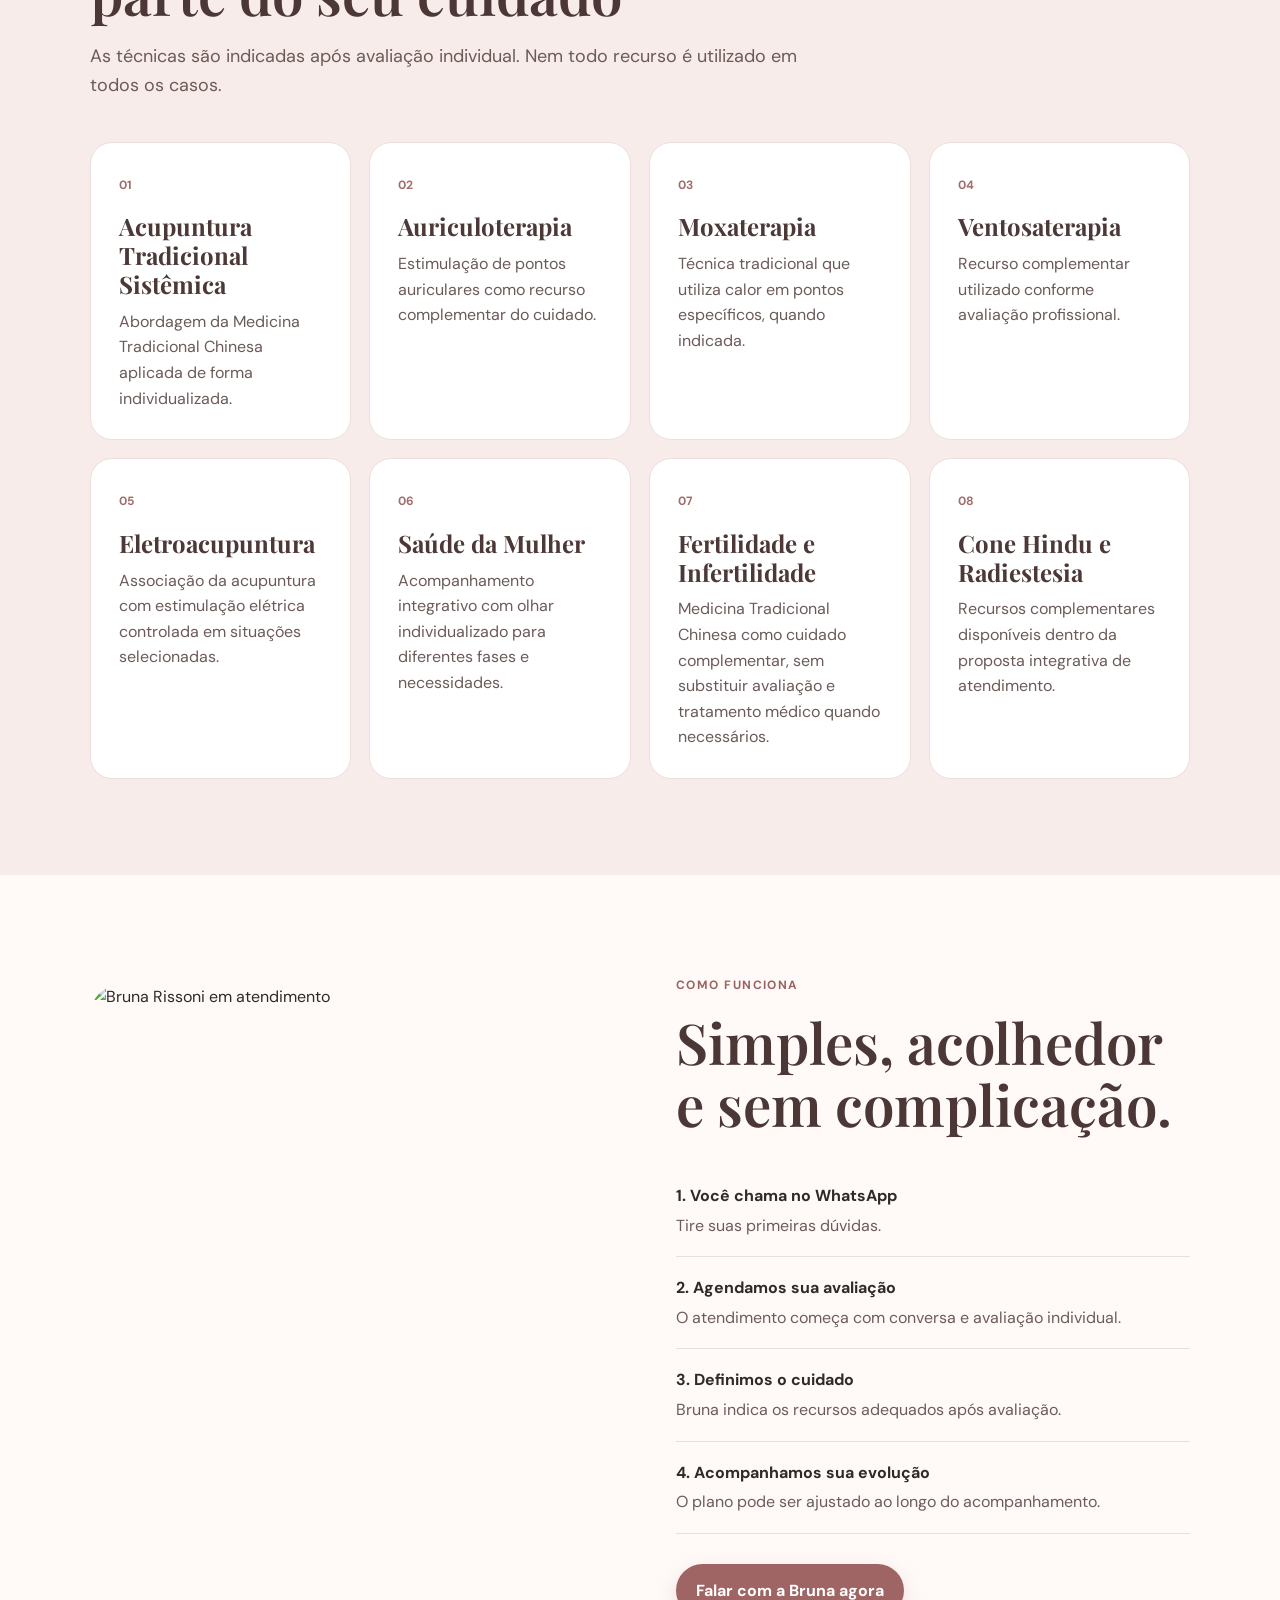
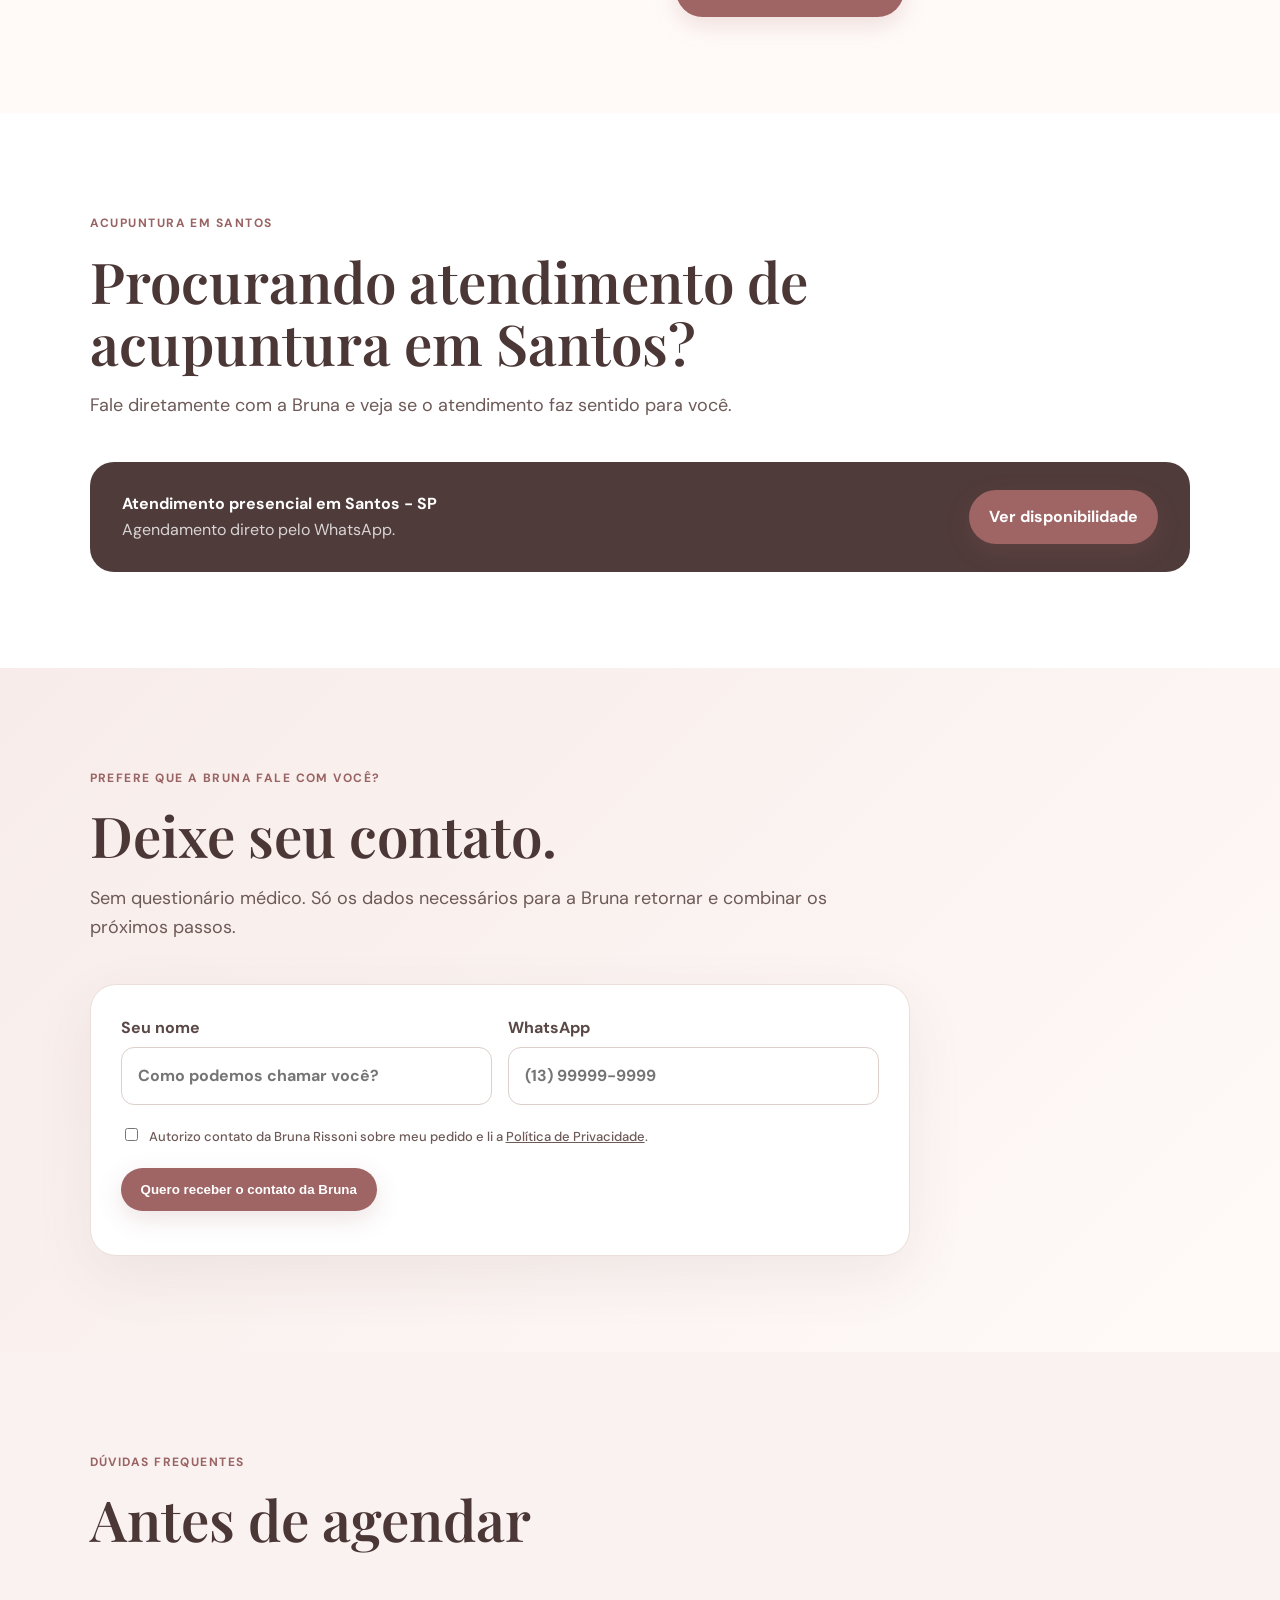
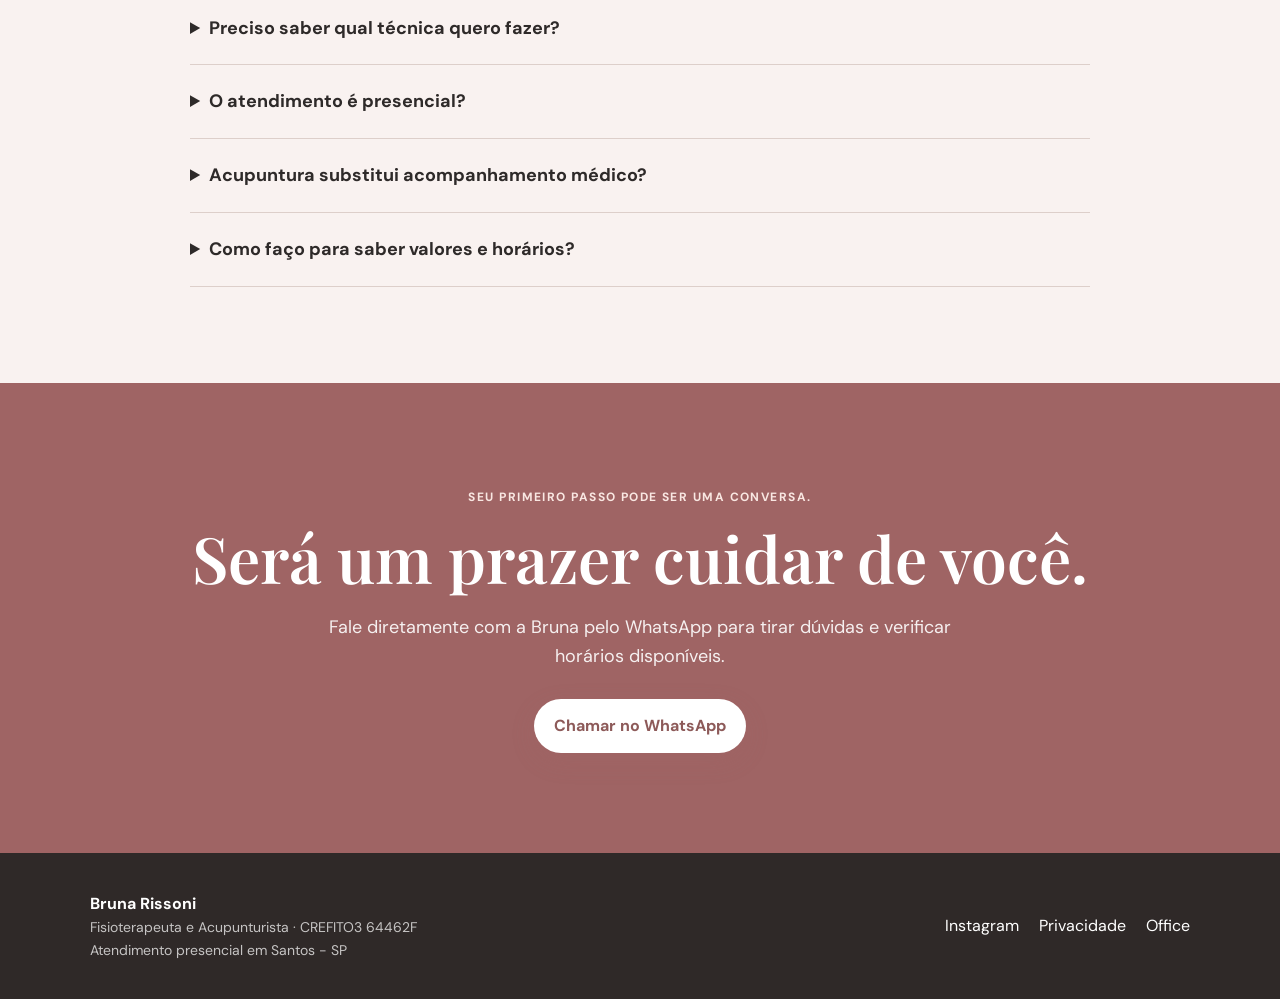
==== commit e74ed130: "Restore protected Office access" ====
--- a/index.html
+++ b/index.html
@@ -1,6 +1,6 @@
 <!doctype html>
 <html lang="pt-BR"><head><meta charset="utf-8"><meta name="viewport" content="width=device-width,initial-scale=1"><title>Bruna Rissoni | Acupuntura em Santos</title><meta name="description" content="Acupuntura em Santos com Bruna Rissoni, fisioterapeuta e acupunturista CREFITO3 64462F. Atendimento humanizado e integrativo há mais de 15 anos."><meta name="theme-color" content="#f7ece9"><meta property="og:title" content="Bruna Rissoni | Acupuntura em Santos"><meta property="og:description" content="Cuidado integrativo, individualizado e acolhedor em Santos-SP."><meta property="og:type" content="website"><link rel="preconnect" href="https://fonts.googleapis.com"><link rel="preconnect" href="https://fonts.gstatic.com" crossorigin><link href="https://fonts.googleapis.com/css2?family=DM+Sans:wght@400;500;600;700&family=Playfair+Display:wght@500;600&display=swap" rel="stylesheet"><link rel="stylesheet" href="/styles.css"></head><body>
-<header class="topbar"><a class="brand" href="#inicio"><span class="brand-mark">BR</span><span><strong>Bruna Rissoni</strong><small>Acupuntura e Fisioterapia</small></span></a><nav><a href="#sobre">Sobre</a><a href="#atendimentos">Atendimentos</a><a href="#como-funciona">Como funciona</a><a href="#contato">Contato</a><a href="#faq">Dúvidas</a></nav><div style="display:flex;gap:8px;align-items:center"><a class="btn btn-small" href="/office" style="background:#2d2626">Office da Bruna</a><a class="btn btn-small" data-wa="header" href="https://wa.me/5513991493674?text=Oi%20Bruna!%20Vi%20seu%20site%20e%20gostaria%20de%20saber%20mais%20sobre%20o%20atendimento." target="_blank" rel="noopener">Agendar pelo WhatsApp</a></div></header>
+<header class="topbar"><a class="brand" href="#inicio"><span class="brand-mark">BR</span><span><strong>Bruna Rissoni</strong><small>Acupuntura e Fisioterapia</small></span></a><nav><a href="#sobre">Sobre</a><a href="#atendimentos">Atendimentos</a><a href="#como-funciona">Como funciona</a><a href="#contato">Contato</a><a href="#faq">Dúvidas</a></nav><div style="display:flex;gap:8px;align-items:center"><a class="btn btn-small" href="https://santos-growth-engine.netlify.app" style="background:#2d2626">Office</a><a class="btn btn-small" data-wa="header" href="https://wa.me/5513991493674?text=Oi%20Bruna!%20Vi%20seu%20site%20e%20gostaria%20de%20saber%20mais%20sobre%20o%20atendimento." target="_blank" rel="noopener">Agendar pelo WhatsApp</a></div></header>
 <main><section class="hero" id="inicio"><div class="hero-copy"><span class="eyebrow">Acupuntura em Santos · atendimento presencial</span><h1>Um cuidado que olha para você por inteiro.</h1><p class="lead">Sou <strong>Bruna Rissoni</strong>, fisioterapeuta e acupunturista. Há mais de 15 anos integro Fisioterapia e Medicina Tradicional Chinesa em um atendimento individualizado, acolhedor e consciente.</p><div class="hero-actions"><a class="btn" data-wa="hero" href="https://wa.me/5513991493674?text=Oi%20Bruna!%20Vi%20seu%20site%20e%20quero%20agendar%20uma%20avalia%C3%A7%C3%A3o." target="_blank" rel="noopener">Quero conversar com a Bruna</a><a class="text-link" href="#atendimentos">Conhecer os atendimentos →</a></div><div class="trust-row"><span>✓ CREFITO3 64462F</span><span>✓ +15 anos de atuação</span><span>✓ Santos - SP</span></div></div><div class="hero-media"><img src="/assets/bruna-profile.jpg" alt="Bruna Rissoni, fisioterapeuta e acupunturista em Santos"><div class="media-card"><strong>Cuidado individualizado</strong><span>cada pessoa é atendida de acordo com sua história, necessidades e momento.</span></div></div></section>
 <section class="section intro" id="sobre"><div><span class="eyebrow">Prazer, eu sou a Bruna</span><h2>Experiência técnica com uma forma humana de cuidar.</h2></div><div class="intro-copy"><p>Acredito que um bom atendimento começa pela escuta. Por isso, cada sessão é planejada de forma individual, combinando recursos da Medicina Tradicional Chinesa e da Fisioterapia de acordo com a avaliação e os objetivos de cada pessoa.</p><p>Meu trabalho é presencial em Santos e tem como foco bem-estar, equilíbrio e qualidade de vida, sempre com acompanhamento profissional e responsável.</p></div></section>
 <section class="section services" id="atendimentos"><div class="section-head"><span class="eyebrow">Atendimentos</span><h2>Recursos que podem fazer parte do seu cuidado</h2><p>As técnicas são indicadas após avaliação individual. Nem todo recurso é utilizado em todos os casos.</p></div><div class="grid cards"><article><span>01</span><h3>Acupuntura Tradicional Sistêmica</h3><p>Abordagem da Medicina Tradicional Chinesa aplicada de forma individualizada.</p></article><article><span>02</span><h3>Auriculoterapia</h3><p>Estimulação de pontos auriculares como recurso complementar do cuidado.</p></article><article><span>03</span><h3>Moxaterapia</h3><p>Técnica tradicional que utiliza calor em pontos específicos, quando indicada.</p></article><article><span>04</span><h3>Ventosaterapia</h3><p>Recurso complementar utilizado conforme avaliação profissional.</p></article><article><span>05</span><h3>Eletroacupuntura</h3><p>Associação da acupuntura com estimulação elétrica controlada em situações selecionadas.</p></article><article><span>06</span><h3>Saúde da Mulher</h3><p>Acompanhamento integrativo com olhar individualizado para diferentes fases e necessidades.</p></article><article><span>07</span><h3>Fertilidade e Infertilidade</h3><p>Medicina Tradicional Chinesa como cuidado complementar, sem substituir avaliação e tratamento médico quando necessários.</p></article><article><span>08</span><h3>Cone Hindu e Radiestesia</h3><p>Recursos complementares disponíveis dentro da proposta integrativa de atendimento.</p></article></div></section>
@@ -9,4 +9,4 @@
 <section class="section lead-capture" id="contato"><div class="section-head"><span class="eyebrow">Prefere que a Bruna fale com você?</span><h2>Deixe seu contato.</h2><p>Sem questionário médico. Só os dados necessários para a Bruna retornar e combinar os próximos passos.</p></div><form name="lead-bruna" method="POST" data-netlify="true" netlify-honeypot="bot-field" id="leadForm" class="lead-form"><input type="hidden" name="form-name" value="lead-bruna"><p class="hidden"><label>Não preencha: <input name="bot-field"></label></p><div class="form-grid"><label>Seu nome<input name="nome" autocomplete="name" required placeholder="Como podemos chamar você?"></label><label>WhatsApp<input name="whatsapp" autocomplete="tel" inputmode="tel" required placeholder="(13) 99999-9999"></label></div><label class="consent"><input type="checkbox" name="consentimento_contato" value="sim" required> Autorizo contato da Bruna Rissoni sobre meu pedido e li a <a href="/privacidade.html" target="_blank">Política de Privacidade</a>.</label><input type="hidden" name="utm_source"><input type="hidden" name="utm_medium"><input type="hidden" name="utm_campaign"><input type="hidden" name="utm_term"><input type="hidden" name="utm_content"><input type="hidden" name="gclid"><button class="btn" type="submit">Quero receber o contato da Bruna</button><div id="formStatus" class="form-status" role="status" aria-live="polite"></div></form></section>
 <section class="section faq" id="faq"><div class="section-head"><span class="eyebrow">Dúvidas frequentes</span><h2>Antes de agendar</h2></div><details><summary>Preciso saber qual técnica quero fazer?</summary><p>Não. A indicação dos recursos é feita depois da avaliação.</p></details><details><summary>O atendimento é presencial?</summary><p>Sim. Os atendimentos informados nesta página são presenciais em Santos - SP.</p></details><details><summary>Acupuntura substitui acompanhamento médico?</summary><p>Não. O atendimento integrativo não substitui avaliação, diagnóstico ou tratamento médico quando indicados.</p></details><details><summary>Como faço para saber valores e horários?</summary><p>Entre em contato pelo WhatsApp. A Bruna orienta sobre disponibilidade, formato e valores atuais.</p></details></section>
 <section class="cta-final"><span class="eyebrow">Seu primeiro passo pode ser uma conversa.</span><h2>Será um prazer cuidar de você.</h2><p>Fale diretamente com a Bruna pelo WhatsApp para tirar dúvidas e verificar horários disponíveis.</p><a class="btn light" data-wa="final" href="https://wa.me/5513991493674?text=Oi%20Bruna!%20Quero%20conversar%20sobre%20um%20atendimento." target="_blank" rel="noopener">Chamar no WhatsApp</a></section></main>
-<footer><div><strong>Bruna Rissoni</strong><span>Fisioterapeuta e Acupunturista · CREFITO3 64462F</span><span>Atendimento presencial em Santos - SP</span></div><div class="footer-links"><a href="https://www.instagram.com/brunarissoni.acupuntura/" target="_blank" rel="noopener">Instagram</a><a href="/privacidade.html">Privacidade</a><a href="/office.html">Área interna</a></div></footer><a class="floating-wa" data-wa="floating" href="https://wa.me/5513991493674?text=Oi%20Bruna!%20Vi%20seu%20site%20e%20gostaria%20de%20saber%20mais." target="_blank" rel="noopener">WhatsApp</a><script src="/app.js"></script></body></html>+<footer><div><strong>Bruna Rissoni</strong><span>Fisioterapeuta e Acupunturista · CREFITO3 64462F</span><span>Atendimento presencial em Santos - SP</span></div><div class="footer-links"><a href="https://www.instagram.com/brunarissoni.acupuntura/" target="_blank" rel="noopener">Instagram</a><a href="/privacidade.html">Privacidade</a><a href="https://santos-growth-engine.netlify.app">Office</a></div></footer><a class="floating-wa" data-wa="floating" href="https://wa.me/5513991493674?text=Oi%20Bruna!%20Vi%20seu%20site%20e%20gostaria%20de%20saber%20mais." target="_blank" rel="noopener">WhatsApp</a><script src="/app.js"></script></body></html>
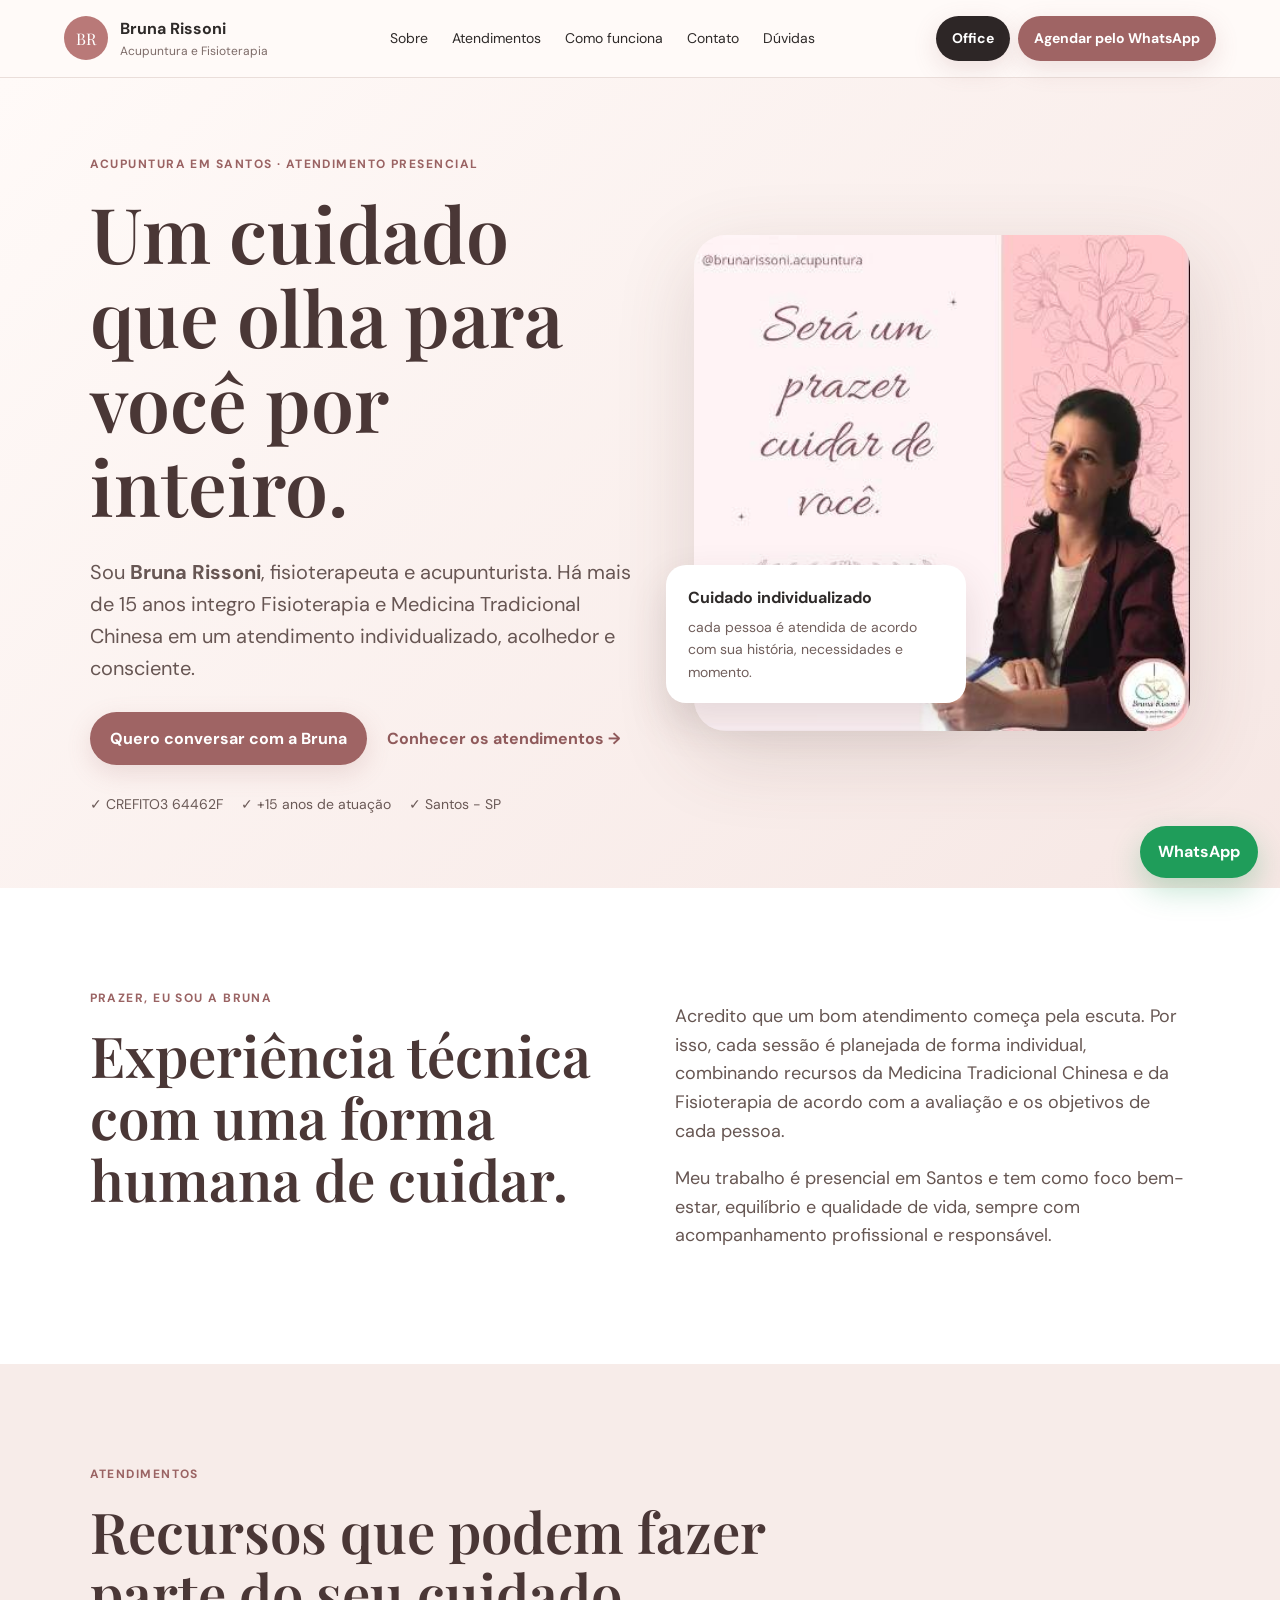
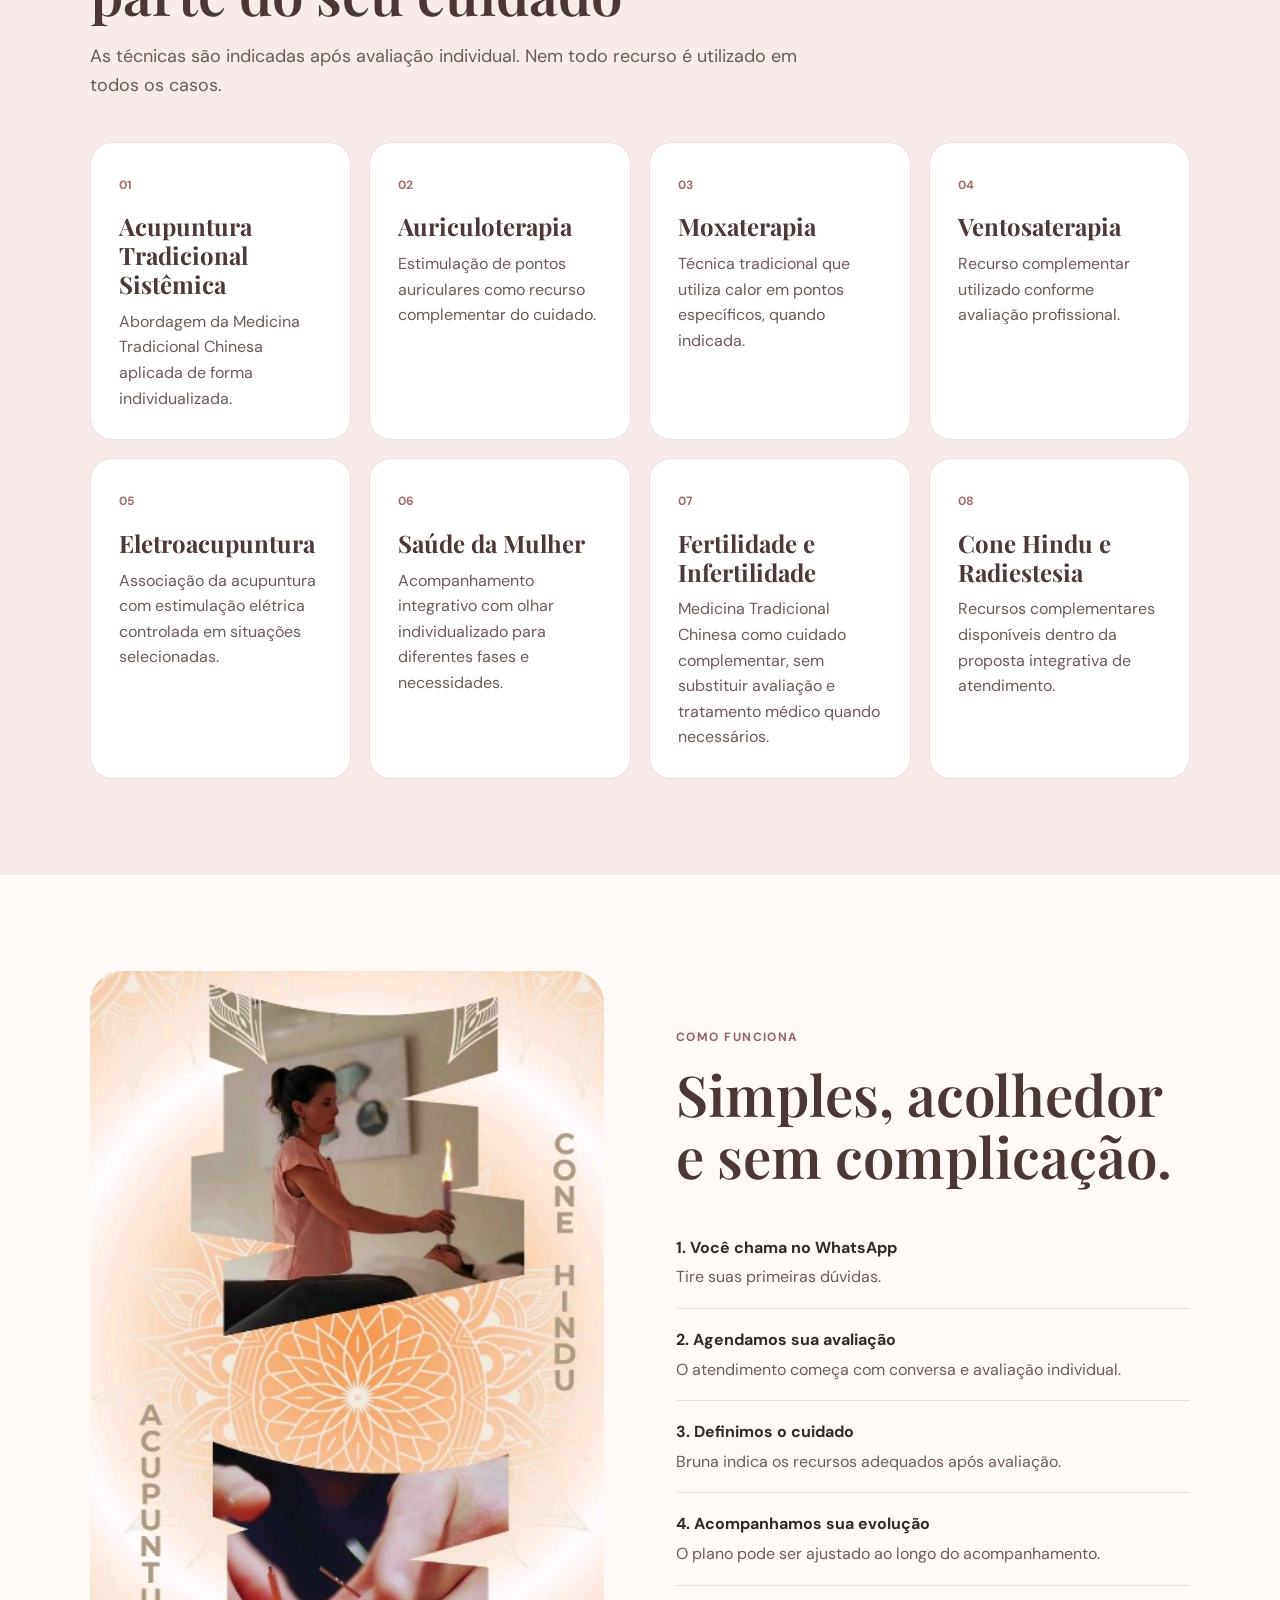
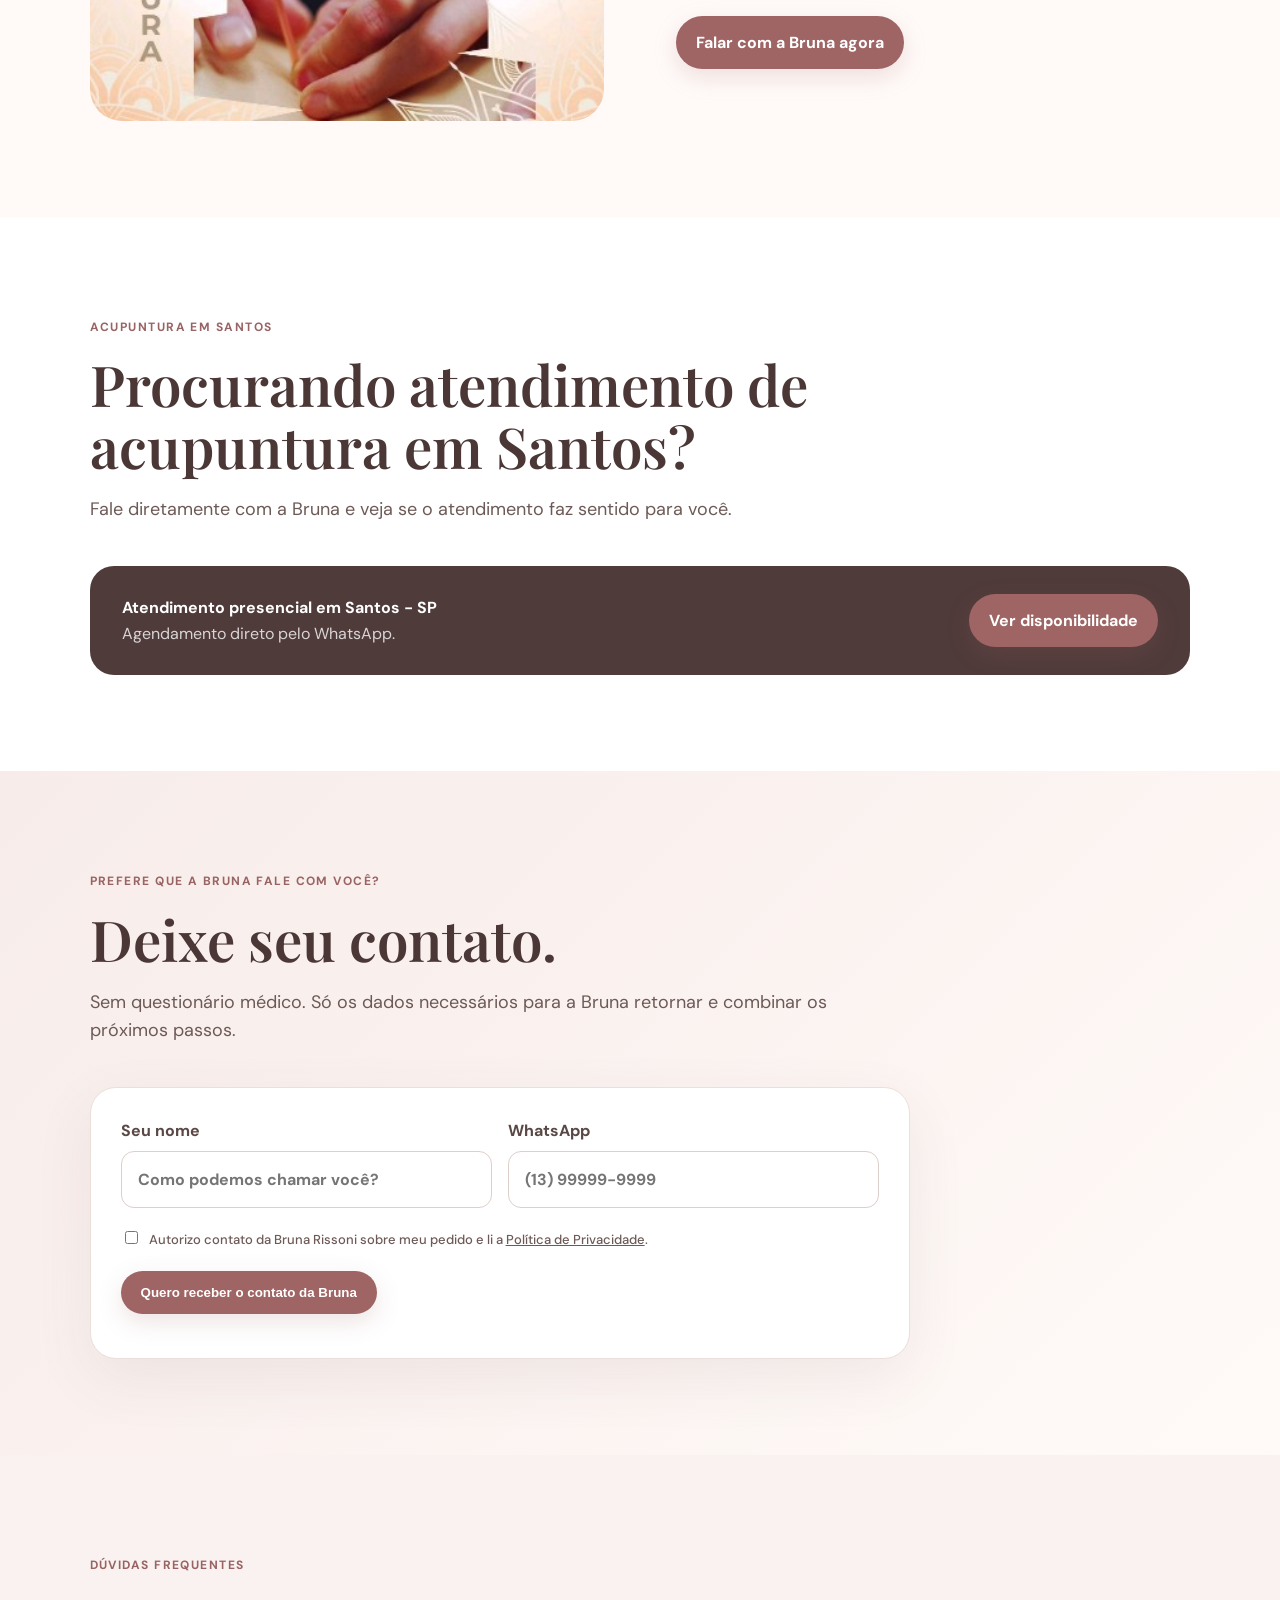
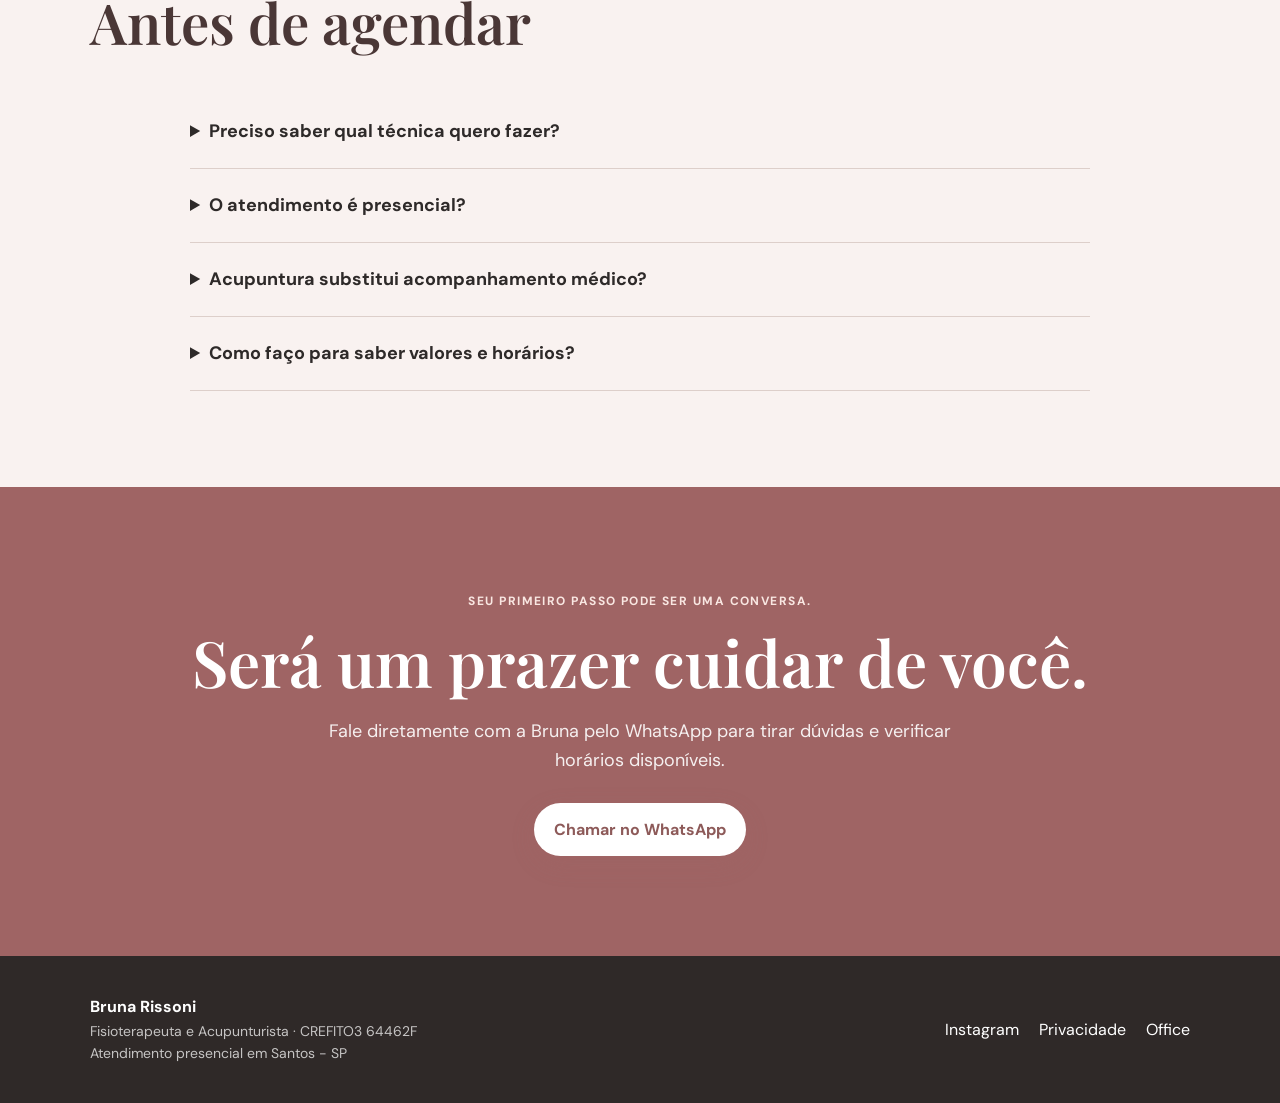
==== commit 0bc717b4: "Wire approved Bruna photos into production site" ====
--- a/index.html
+++ b/index.html
@@ -1,12 +1,14 @@
 <!doctype html>
-<html lang="pt-BR"><head><meta charset="utf-8"><meta name="viewport" content="width=device-width,initial-scale=1"><title>Bruna Rissoni | Acupuntura em Santos</title><meta name="description" content="Acupuntura em Santos com Bruna Rissoni, fisioterapeuta e acupunturista CREFITO3 64462F. Atendimento humanizado e integrativo há mais de 15 anos."><meta name="theme-color" content="#f7ece9"><meta property="og:title" content="Bruna Rissoni | Acupuntura em Santos"><meta property="og:description" content="Cuidado integrativo, individualizado e acolhedor em Santos-SP."><meta property="og:type" content="website"><link rel="preconnect" href="https://fonts.googleapis.com"><link rel="preconnect" href="https://fonts.gstatic.com" crossorigin><link href="https://fonts.googleapis.com/css2?family=DM+Sans:wght@400;500;600;700&family=Playfair+Display:wght@500;600&display=swap" rel="stylesheet"><link rel="stylesheet" href="/styles.css"></head><body>
-<header class="topbar"><a class="brand" href="#inicio"><span class="brand-mark">BR</span><span><strong>Bruna Rissoni</strong><small>Acupuntura e Fisioterapia</small></span></a><nav><a href="#sobre">Sobre</a><a href="#atendimentos">Atendimentos</a><a href="#como-funciona">Como funciona</a><a href="#contato">Contato</a><a href="#faq">Dúvidas</a></nav><div style="display:flex;gap:8px;align-items:center"><a class="btn btn-small" href="https://santos-growth-engine.netlify.app" style="background:#2d2626">Office</a><a class="btn btn-small" data-wa="header" href="https://wa.me/5513991493674?text=Oi%20Bruna!%20Vi%20seu%20site%20e%20gostaria%20de%20saber%20mais%20sobre%20o%20atendimento." target="_blank" rel="noopener">Agendar pelo WhatsApp</a></div></header>
-<main><section class="hero" id="inicio"><div class="hero-copy"><span class="eyebrow">Acupuntura em Santos · atendimento presencial</span><h1>Um cuidado que olha para você por inteiro.</h1><p class="lead">Sou <strong>Bruna Rissoni</strong>, fisioterapeuta e acupunturista. Há mais de 15 anos integro Fisioterapia e Medicina Tradicional Chinesa em um atendimento individualizado, acolhedor e consciente.</p><div class="hero-actions"><a class="btn" data-wa="hero" href="https://wa.me/5513991493674?text=Oi%20Bruna!%20Vi%20seu%20site%20e%20quero%20agendar%20uma%20avalia%C3%A7%C3%A3o." target="_blank" rel="noopener">Quero conversar com a Bruna</a><a class="text-link" href="#atendimentos">Conhecer os atendimentos →</a></div><div class="trust-row"><span>✓ CREFITO3 64462F</span><span>✓ +15 anos de atuação</span><span>✓ Santos - SP</span></div></div><div class="hero-media"><img src="/assets/bruna-profile.jpg" alt="Bruna Rissoni, fisioterapeuta e acupunturista em Santos"><div class="media-card"><strong>Cuidado individualizado</strong><span>cada pessoa é atendida de acordo com sua história, necessidades e momento.</span></div></div></section>
+<html lang="pt-BR"><head><meta charset="utf-8"><meta name="viewport" content="width=device-width,initial-scale=1"><title>Bruna Rissoni | Acupuntura em Santos</title><meta name="description" content="Acupuntura em Santos com Bruna Rissoni, fisioterapeuta e acupunturista CREFITO3 64462F. Atendimento humanizado e integrativo há mais de 15 anos."><meta name="theme-color" content="#f7ece9"><link rel="canonical" href="https://brunarissoniacupuntura.netlify.app/"><meta property="og:url" content="https://brunarissoniacupuntura.netlify.app/"><meta property="og:title" content="Bruna Rissoni | Acupuntura em Santos"><meta property="og:description" content="Cuidado integrativo, individualizado e acolhedor em Santos-SP."><meta property="og:type" content="website"><link rel="preconnect" href="https://fonts.googleapis.com"><link rel="preconnect" href="https://fonts.gstatic.com" crossorigin><link href="https://fonts.googleapis.com/css2?family=DM+Sans:wght@400;500;600;700&family=Playfair+Display:wght@500;600&display=swap" rel="stylesheet"><link rel="stylesheet" href="/styles.css"><script type="application/ld+json">{"@context":"https://schema.org","@type":"ProfessionalService","name":"Bruna Rissoni - Acupuntura em Santos","description":"Atendimento presencial de acupuntura e Medicina Tradicional Chinesa em Santos, SP.","url":"https://brunarissoniacupuntura.netlify.app/","areaServed":{"@type":"City","name":"Santos"},"sameAs":["https://www.instagram.com/brunarissoni.acupuntura/"]}</script>
+</head><body>
+<header class="topbar"><a class="brand" href="#inicio"><span class="brand-mark">BR</span><span><strong>Bruna Rissoni</strong><small>Acupuntura e Fisioterapia</small></span></a><nav><a href="#sobre">Sobre</a><a href="#atendimentos">Atendimentos</a><a href="#como-funciona">Como funciona</a><a href="#contato">Contato</a><a href="#faq">Dúvidas</a></nav><div style="display:flex;gap:8px;align-items:center"><a class="btn btn-small" href="/office.html" style="background:#2d2626">Office</a><a class="btn btn-small" data-wa="header" href="https://wa.me/5513991493674?text=Oi%20Bruna!%20Vi%20seu%20site%20e%20gostaria%20de%20saber%20mais%20sobre%20o%20atendimento." target="_blank" rel="noopener">Agendar pelo WhatsApp</a></div></header>
+<main><section class="hero" id="inicio"><div class="hero-copy"><span class="eyebrow">Acupuntura em Santos · atendimento presencial</span><h1>Um cuidado que olha para você por inteiro.</h1><p class="lead">Sou <strong>Bruna Rissoni</strong>, fisioterapeuta e acupunturista. Há mais de 15 anos integro Fisioterapia e Medicina Tradicional Chinesa em um atendimento individualizado, acolhedor e consciente.</p><div class="hero-actions"><a class="btn" data-wa="hero" href="https://wa.me/5513991493674?text=Oi%20Bruna!%20Vi%20seu%20site%20e%20quero%20agendar%20uma%20avalia%C3%A7%C3%A3o." target="_blank" rel="noopener">Quero conversar com a Bruna</a><a class="text-link" href="#atendimentos">Conhecer os atendimentos →</a></div><div class="trust-row"><span>✓ CREFITO3 64462F</span><span>✓ +15 anos de atuação</span><span>✓ Santos - SP</span></div></div><div class="hero-media"><img src="/assets/profile-web.jpg" alt="Bruna Rissoni, fisioterapeuta e acupunturista em Santos"><div class="media-card"><strong>Cuidado individualizado</strong><span>cada pessoa é atendida de acordo com sua história, necessidades e momento.</span></div></div></section>
 <section class="section intro" id="sobre"><div><span class="eyebrow">Prazer, eu sou a Bruna</span><h2>Experiência técnica com uma forma humana de cuidar.</h2></div><div class="intro-copy"><p>Acredito que um bom atendimento começa pela escuta. Por isso, cada sessão é planejada de forma individual, combinando recursos da Medicina Tradicional Chinesa e da Fisioterapia de acordo com a avaliação e os objetivos de cada pessoa.</p><p>Meu trabalho é presencial em Santos e tem como foco bem-estar, equilíbrio e qualidade de vida, sempre com acompanhamento profissional e responsável.</p></div></section>
 <section class="section services" id="atendimentos"><div class="section-head"><span class="eyebrow">Atendimentos</span><h2>Recursos que podem fazer parte do seu cuidado</h2><p>As técnicas são indicadas após avaliação individual. Nem todo recurso é utilizado em todos os casos.</p></div><div class="grid cards"><article><span>01</span><h3>Acupuntura Tradicional Sistêmica</h3><p>Abordagem da Medicina Tradicional Chinesa aplicada de forma individualizada.</p></article><article><span>02</span><h3>Auriculoterapia</h3><p>Estimulação de pontos auriculares como recurso complementar do cuidado.</p></article><article><span>03</span><h3>Moxaterapia</h3><p>Técnica tradicional que utiliza calor em pontos específicos, quando indicada.</p></article><article><span>04</span><h3>Ventosaterapia</h3><p>Recurso complementar utilizado conforme avaliação profissional.</p></article><article><span>05</span><h3>Eletroacupuntura</h3><p>Associação da acupuntura com estimulação elétrica controlada em situações selecionadas.</p></article><article><span>06</span><h3>Saúde da Mulher</h3><p>Acompanhamento integrativo com olhar individualizado para diferentes fases e necessidades.</p></article><article><span>07</span><h3>Fertilidade e Infertilidade</h3><p>Medicina Tradicional Chinesa como cuidado complementar, sem substituir avaliação e tratamento médico quando necessários.</p></article><article><span>08</span><h3>Cone Hindu e Radiestesia</h3><p>Recursos complementares disponíveis dentro da proposta integrativa de atendimento.</p></article></div></section>
-<section class="section split" id="como-funciona"><div class="photo-panel"><img src="/assets/bruna-care.jpg" alt="Bruna Rissoni em atendimento"></div><div class="steps"><span class="eyebrow">Como funciona</span><h2>Simples, acolhedor e sem complicação.</h2><ol><li><strong>1. Você chama no WhatsApp</strong><span>Tire suas primeiras dúvidas.</span></li><li><strong>2. Agendamos sua avaliação</strong><span>O atendimento começa com conversa e avaliação individual.</span></li><li><strong>3. Definimos o cuidado</strong><span>Bruna indica os recursos adequados após avaliação.</span></li><li><strong>4. Acompanhamos sua evolução</strong><span>O plano pode ser ajustado ao longo do acompanhamento.</span></li></ol><a class="btn" data-wa="how" href="https://wa.me/5513991493674?text=Oi%20Bruna!%20Gostaria%20de%20entender%20como%20funciona%20a%20avalia%C3%A7%C3%A3o." target="_blank" rel="noopener">Falar com a Bruna agora</a></div></section>
+<section class="section split" id="como-funciona"><div class="photo-panel"><img src="/assets/care-web.jpg" alt="Bruna Rissoni em atendimento"></div><div class="steps"><span class="eyebrow">Como funciona</span><h2>Simples, acolhedor e sem complicação.</h2><ol><li><strong>1. Você chama no WhatsApp</strong><span>Tire suas primeiras dúvidas.</span></li><li><strong>2. Agendamos sua avaliação</strong><span>O atendimento começa com conversa e avaliação individual.</span></li><li><strong>3. Definimos o cuidado</strong><span>Bruna indica os recursos adequados após avaliação.</span></li><li><strong>4. Acompanhamos sua evolução</strong><span>O plano pode ser ajustado ao longo do acompanhamento.</span></li></ol><a class="btn" data-wa="how" href="https://wa.me/5513991493674?text=Oi%20Bruna!%20Gostaria%20de%20entender%20como%20funciona%20a%20avalia%C3%A7%C3%A3o." target="_blank" rel="noopener">Falar com a Bruna agora</a></div></section>
 <section class="section ad-intent"><div class="section-head"><span class="eyebrow">Acupuntura em Santos</span><h2>Procurando atendimento de acupuntura em Santos?</h2><p>Fale diretamente com a Bruna e veja se o atendimento faz sentido para você.</p></div><div class="intent-box"><div><strong>Atendimento presencial em Santos - SP</strong><span>Agendamento direto pelo WhatsApp.</span></div><a class="btn" data-wa="intent" href="https://wa.me/5513991493674?text=Oi%20Bruna!%20Encontrei%20voc%C3%AA%20pesquisando%20por%20acupuntura%20em%20Santos." target="_blank" rel="noopener">Ver disponibilidade</a></div></section>
-<section class="section lead-capture" id="contato"><div class="section-head"><span class="eyebrow">Prefere que a Bruna fale com você?</span><h2>Deixe seu contato.</h2><p>Sem questionário médico. Só os dados necessários para a Bruna retornar e combinar os próximos passos.</p></div><form name="lead-bruna" method="POST" data-netlify="true" netlify-honeypot="bot-field" id="leadForm" class="lead-form"><input type="hidden" name="form-name" value="lead-bruna"><p class="hidden"><label>Não preencha: <input name="bot-field"></label></p><div class="form-grid"><label>Seu nome<input name="nome" autocomplete="name" required placeholder="Como podemos chamar você?"></label><label>WhatsApp<input name="whatsapp" autocomplete="tel" inputmode="tel" required placeholder="(13) 99999-9999"></label></div><label class="consent"><input type="checkbox" name="consentimento_contato" value="sim" required> Autorizo contato da Bruna Rissoni sobre meu pedido e li a <a href="/privacidade.html" target="_blank">Política de Privacidade</a>.</label><input type="hidden" name="utm_source"><input type="hidden" name="utm_medium"><input type="hidden" name="utm_campaign"><input type="hidden" name="utm_term"><input type="hidden" name="utm_content"><input type="hidden" name="gclid"><button class="btn" type="submit">Quero receber o contato da Bruna</button><div id="formStatus" class="form-status" role="status" aria-live="polite"></div></form></section>
+<section class="section lead-capture" id="contato"><div class="section-head"><span class="eyebrow">Prefere que a Bruna fale com você?</span><h2>Deixe seu contato.</h2><p>Sem questionário médico. Só os dados necessários para a Bruna retornar e combinar os próximos passos.</p></div><form name="lead-bruna" method="POST" data-netlify="true" netlify-honeypot="bot-field" id="leadForm" class="lead-form"><input type="hidden" name="form-name" value="lead-bruna"><p class="hidden"><label>Não preencha: <input name="bot-field"></label></p><div class="form-grid"><label>Seu nome<input name="nome" autocomplete="name" required placeholder="Como podemos chamar você?"></label><label>WhatsApp<input name="whatsapp" autocomplete="tel" inputmode="tel" required placeholder="(13) 99999-9999"></label></div><label class="consent"><input type="checkbox" name="consentimento_contato" value="sim" required> Autorizo contato da Bruna Rissoni sobre meu pedido e li a <a href="/privacidade.html" target="_blank">Política de Privacidade</a>.</label><input type="hidden" name="utm_source"><input type="hidden" name="utm_medium"><input type="hidden" name="utm_campaign"><input type="hidden" name="utm_term"><input type="hidden" name="utm_content"><input type="hidden" name="lead_id" value="">
+            <input type="hidden" name="gclid"><button class="btn" type="submit">Quero receber o contato da Bruna</button><div id="formStatus" class="form-status" role="status" aria-live="polite"></div></form></section>
 <section class="section faq" id="faq"><div class="section-head"><span class="eyebrow">Dúvidas frequentes</span><h2>Antes de agendar</h2></div><details><summary>Preciso saber qual técnica quero fazer?</summary><p>Não. A indicação dos recursos é feita depois da avaliação.</p></details><details><summary>O atendimento é presencial?</summary><p>Sim. Os atendimentos informados nesta página são presenciais em Santos - SP.</p></details><details><summary>Acupuntura substitui acompanhamento médico?</summary><p>Não. O atendimento integrativo não substitui avaliação, diagnóstico ou tratamento médico quando indicados.</p></details><details><summary>Como faço para saber valores e horários?</summary><p>Entre em contato pelo WhatsApp. A Bruna orienta sobre disponibilidade, formato e valores atuais.</p></details></section>
 <section class="cta-final"><span class="eyebrow">Seu primeiro passo pode ser uma conversa.</span><h2>Será um prazer cuidar de você.</h2><p>Fale diretamente com a Bruna pelo WhatsApp para tirar dúvidas e verificar horários disponíveis.</p><a class="btn light" data-wa="final" href="https://wa.me/5513991493674?text=Oi%20Bruna!%20Quero%20conversar%20sobre%20um%20atendimento." target="_blank" rel="noopener">Chamar no WhatsApp</a></section></main>
-<footer><div><strong>Bruna Rissoni</strong><span>Fisioterapeuta e Acupunturista · CREFITO3 64462F</span><span>Atendimento presencial em Santos - SP</span></div><div class="footer-links"><a href="https://www.instagram.com/brunarissoni.acupuntura/" target="_blank" rel="noopener">Instagram</a><a href="/privacidade.html">Privacidade</a><a href="https://santos-growth-engine.netlify.app">Office</a></div></footer><a class="floating-wa" data-wa="floating" href="https://wa.me/5513991493674?text=Oi%20Bruna!%20Vi%20seu%20site%20e%20gostaria%20de%20saber%20mais." target="_blank" rel="noopener">WhatsApp</a><script src="/app.js"></script></body></html>+<footer><div><strong>Bruna Rissoni</strong><span>Fisioterapeuta e Acupunturista · CREFITO3 64462F</span><span>Atendimento presencial em Santos - SP</span></div><div class="footer-links"><a href="https://www.instagram.com/brunarissoni.acupuntura/" target="_blank" rel="noopener">Instagram</a><a href="/privacidade.html">Privacidade</a><a href="/office.html">Office</a></div></footer><a class="floating-wa" data-wa="floating" href="https://wa.me/5513991493674?text=Oi%20Bruna!%20Vi%20seu%20site%20e%20gostaria%20de%20saber%20mais." target="_blank" rel="noopener">WhatsApp</a><script src="/app.js"></script></body></html>
